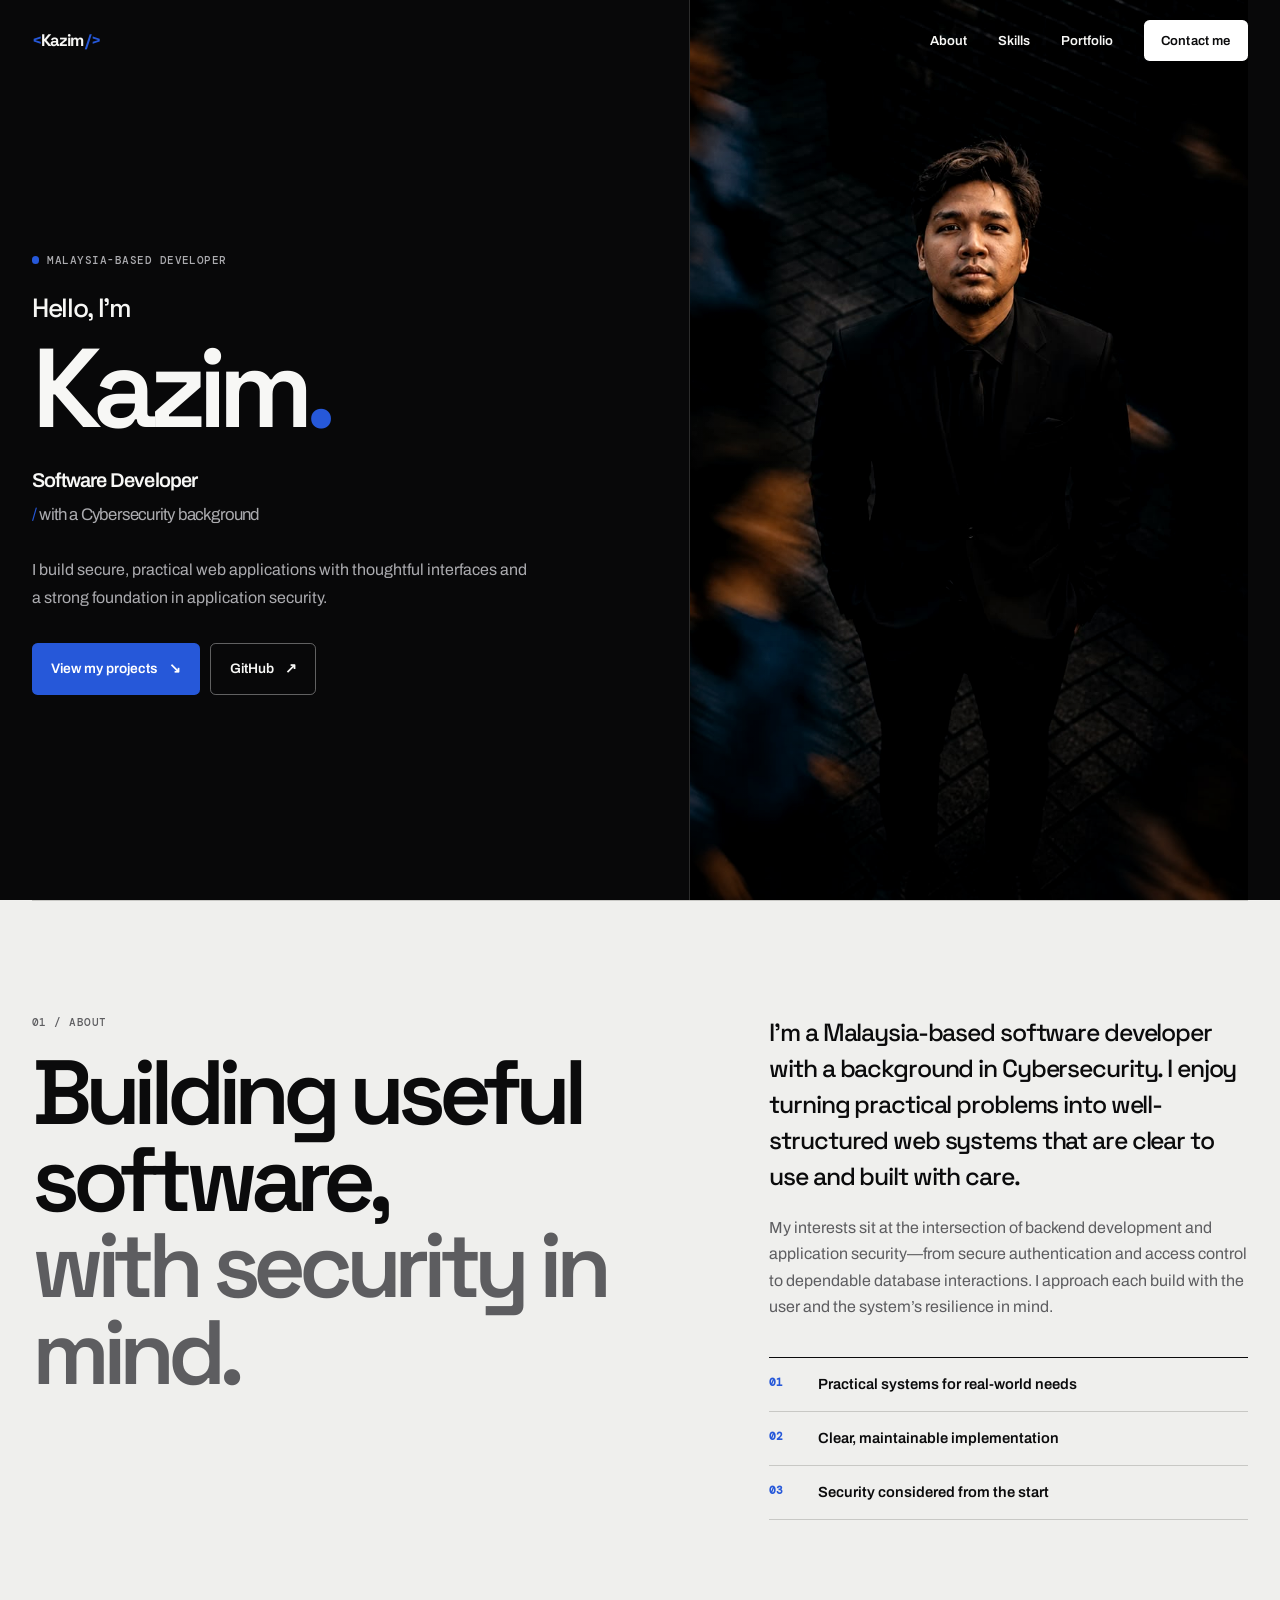
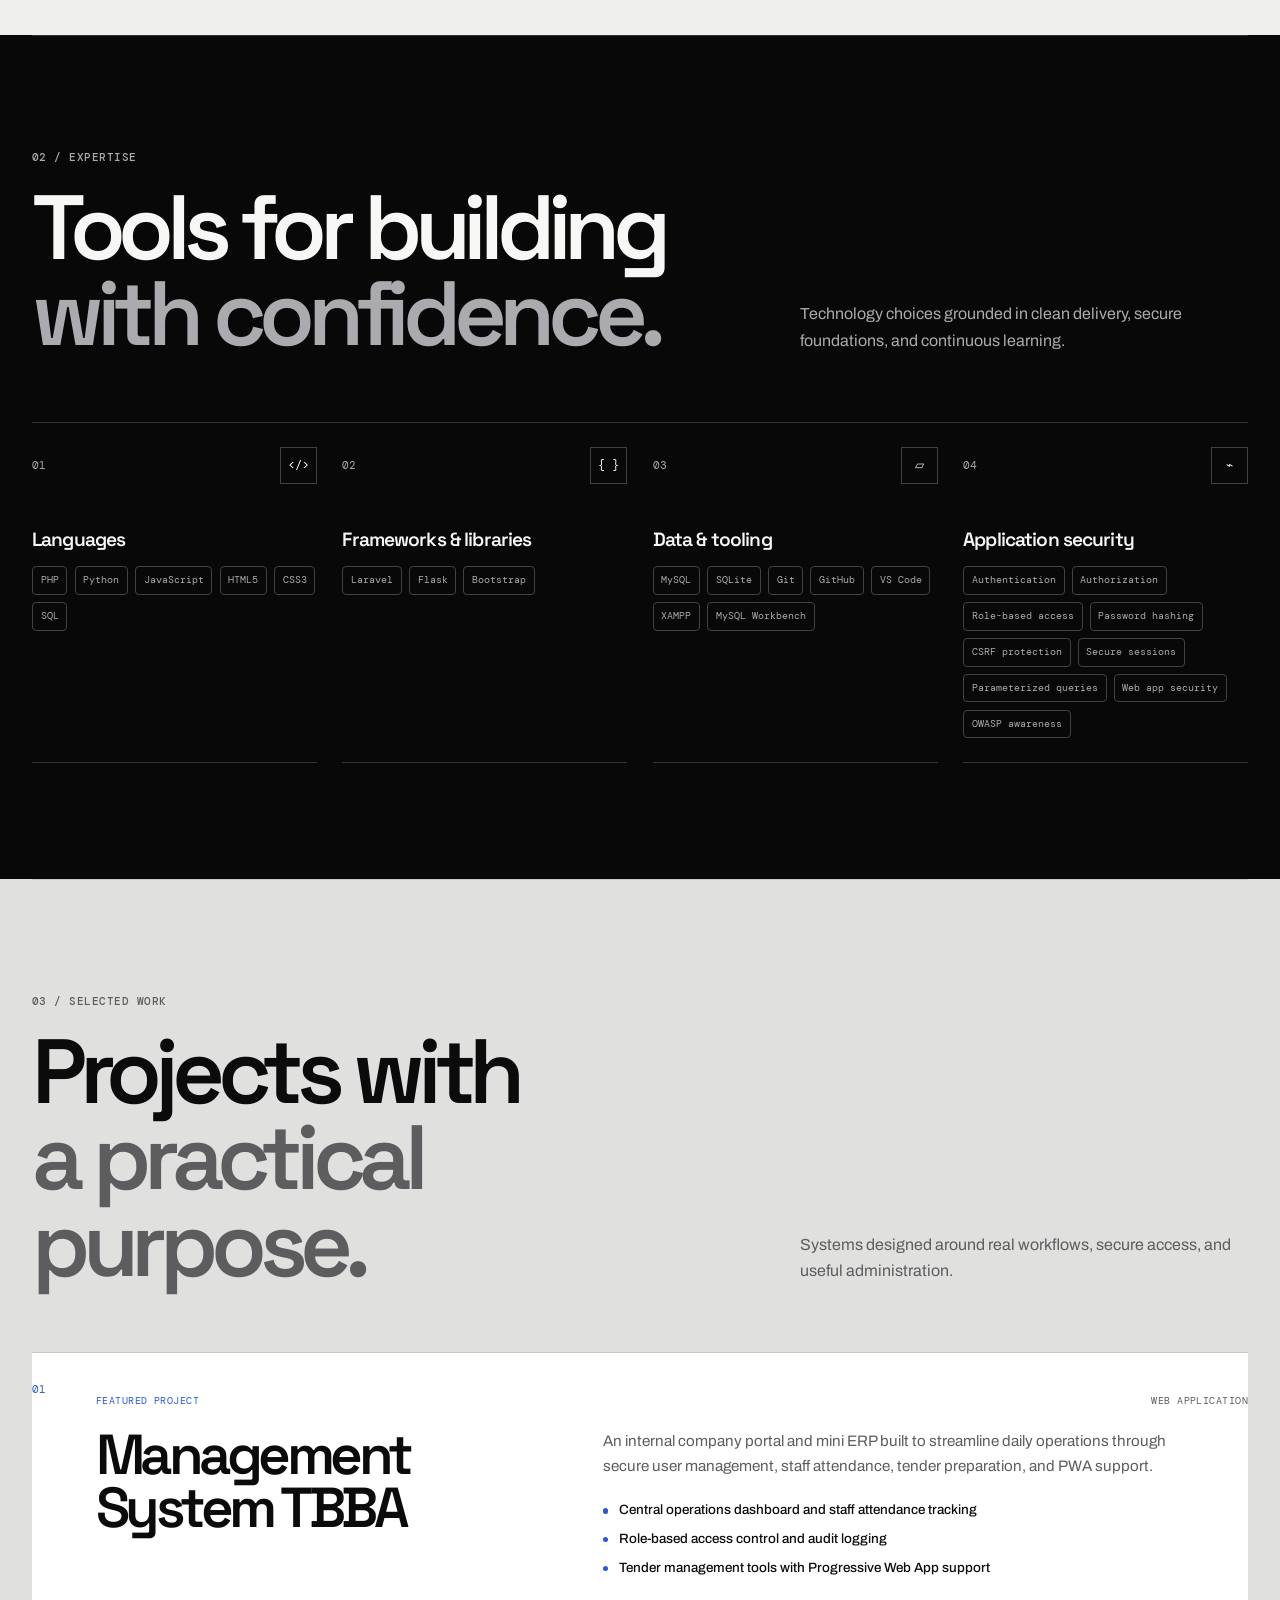
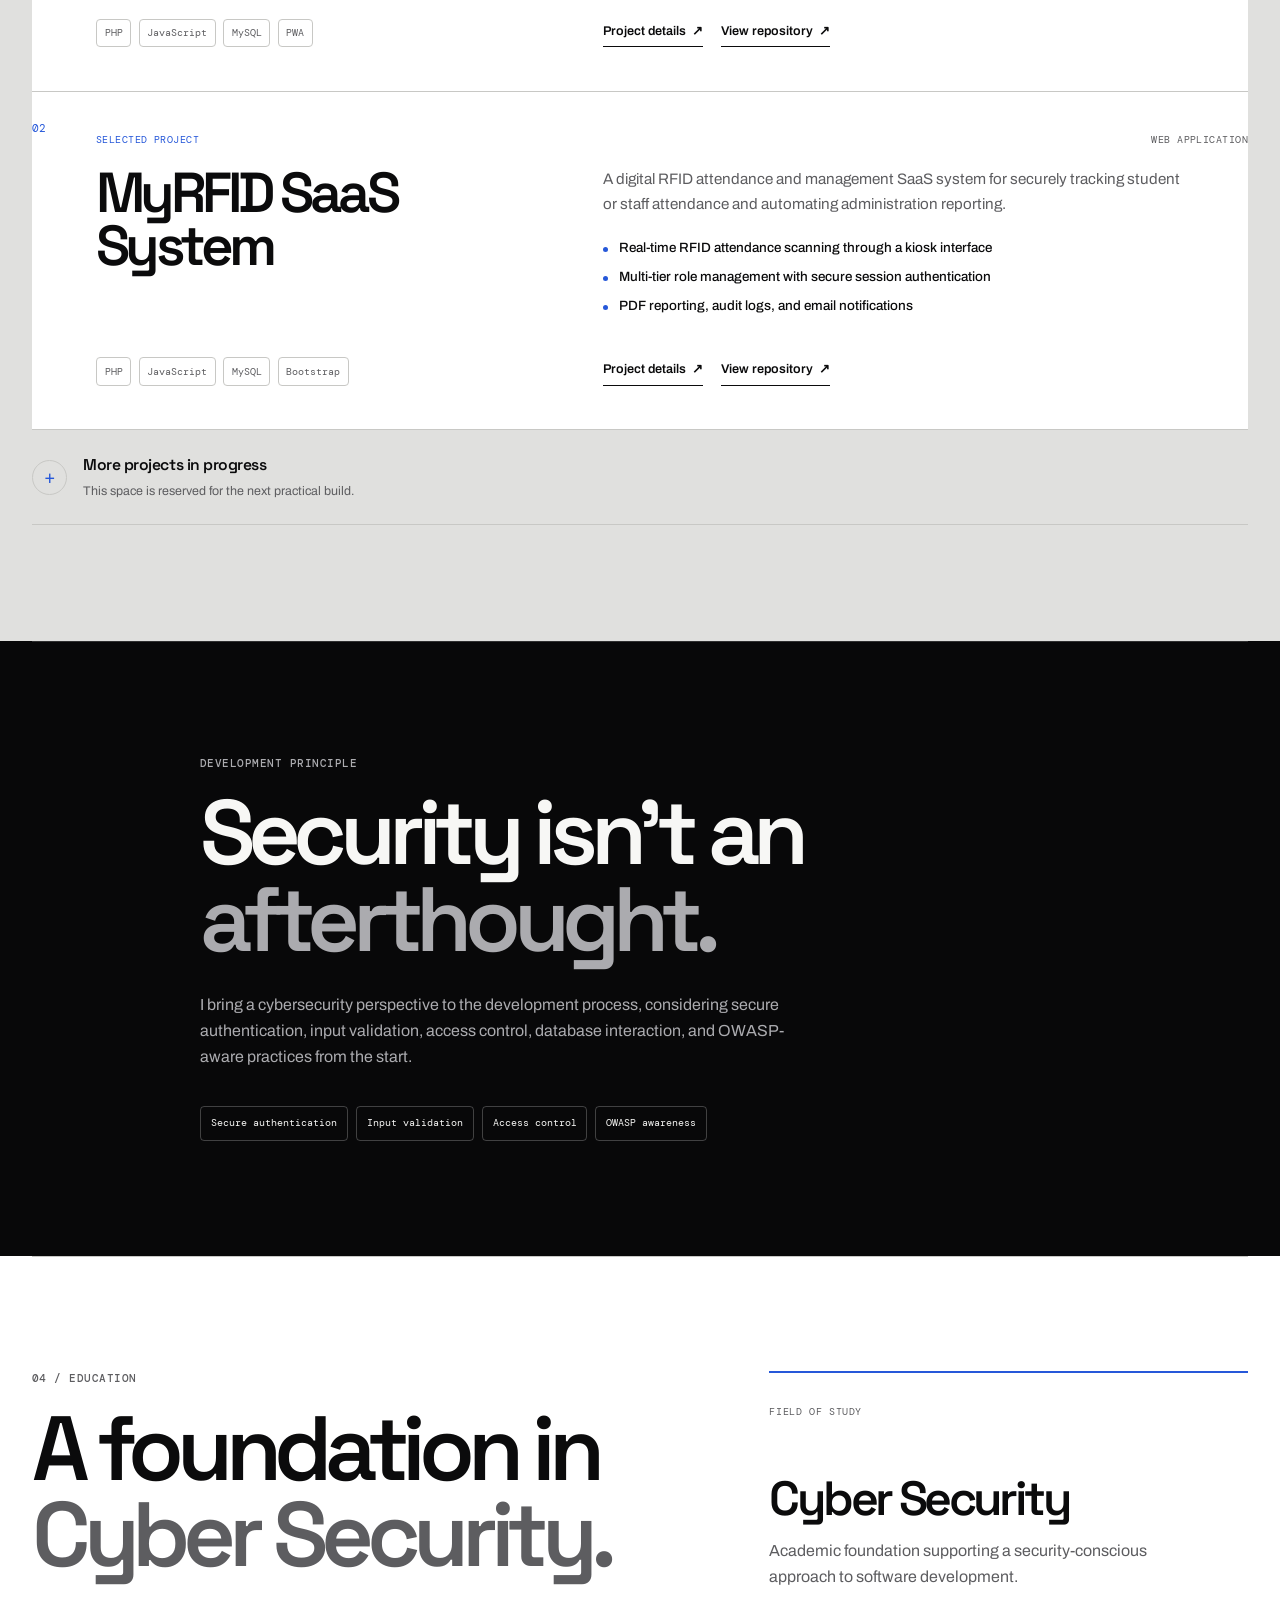
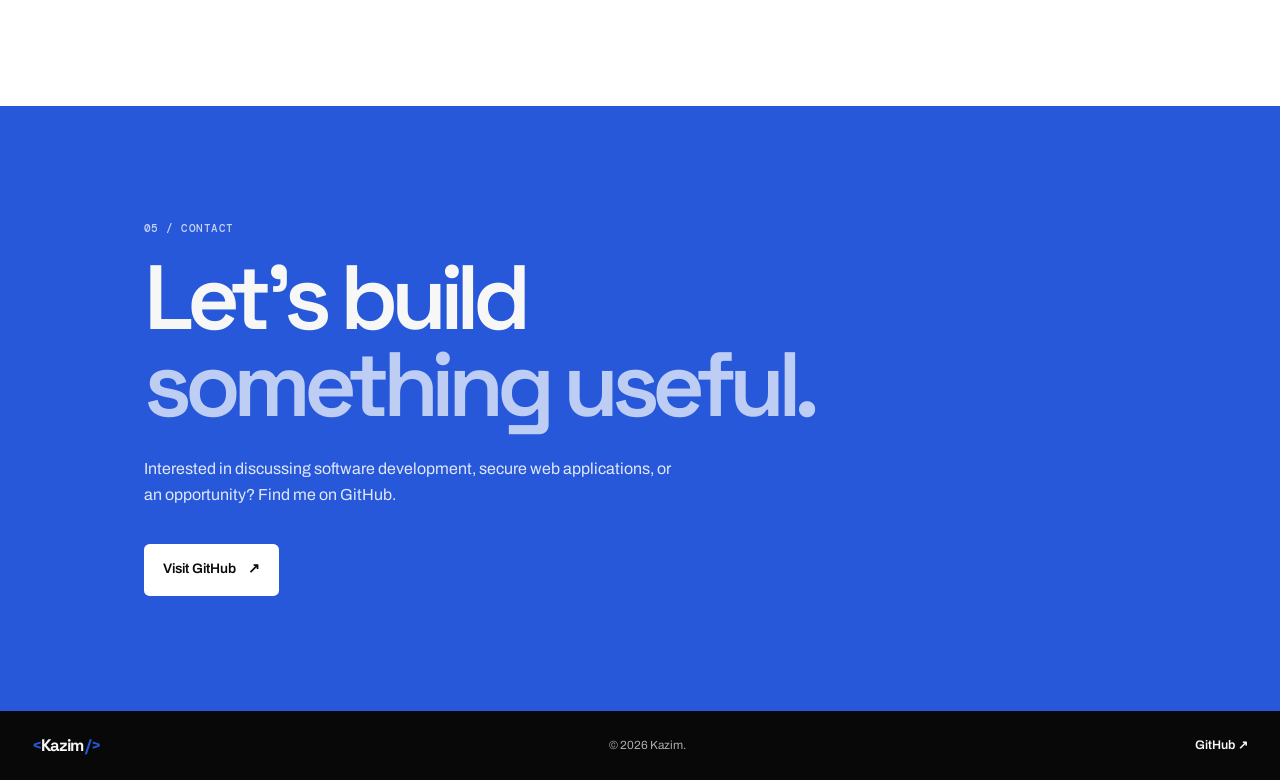
==== index.html @ 6217548b "feat: initial portfolio website" ====
<!doctype html>
<html lang="en">
  <head>
    <meta charset="UTF-8" />
    <meta name="viewport" content="width=device-width, initial-scale=1.0" />
    <meta name="theme-color" content="#0b1018" />
    <meta
      name="description"
      content="Kazim is a Software Developer with a Cybersecurity background based in Malaysia, focused on secure and practical web applications."
    />
    <meta property="og:type" content="website" />
    <meta property="og:title" content="Kazim | Software Developer" />
    <meta
      property="og:description"
      content="Software Developer with a Cybersecurity background based in Malaysia."
    />
    <meta property="og:url" content="https://Mikaa-dev.github.io/" />
    <meta name="twitter:card" content="summary" />
    <meta name="twitter:title" content="Kazim | Software Developer" />
    <meta
      name="twitter:description"
      content="Software Developer with a Cybersecurity background based in Malaysia."
    />
    <link rel="icon" href="assets/icons/favicon.svg" type="image/svg+xml" />
    <link rel="preconnect" href="https://fonts.googleapis.com" />
    <link rel="preconnect" href="https://fonts.gstatic.com" crossorigin />
    <link
      href="https://fonts.googleapis.com/css2?family=Archivo:wght@400;500;600;700&amp;family=DM+Mono:wght@400;500&amp;family=Space+Grotesk:wght@500;600;700&amp;display=swap"
      rel="stylesheet"
    />
    <link rel="stylesheet" href="css/style.css" />
    <script src="js/script.js" defer></script>
    <title>Kazim | Software Developer</title>
  </head>

  <body>
    <a class="skip-link" href="#main-content">Skip to content</a>

    <header class="site-header" id="top">
      <div class="container nav-wrap">
        <a class="wordmark" href="#home" aria-label="Kazim — home">
          <span aria-hidden="true">&lt;</span>Kazim<span aria-hidden="true"> /&gt;</span>
        </a>

        <button
          class="menu-toggle"
          type="button"
          aria-label="Open navigation menu"
          aria-expanded="false"
          aria-controls="primary-navigation"
        >
          <span></span><span></span><span></span>
        </button>

        <nav class="primary-nav" id="primary-navigation" aria-label="Primary navigation">
          <a class="nav-link" href="#about">About</a>
          <a class="nav-link" href="#skills">Skills</a>
          <a class="nav-link" href="#projects">Portfolio</a>
          <a class="nav-link nav-contact" href="#contact">Contact me</a>
        </nav>
      </div>
    </header>

    <main id="main-content">
      <section class="hero section" id="home" aria-labelledby="hero-title">
        <div class="hero-grid container">
          <div class="hero-copy reveal">
            <p class="eyebrow"><span class="status-dot" aria-hidden="true"></span> Malaysia-based developer</p>
            <p class="hero-kicker">Hello, I'm</p>
            <h1 id="hero-title">Kazim<span class="accent">.</span></h1>
            <p class="hero-role">Software Developer <span>with a Cybersecurity background</span></p>
            <p class="hero-intro">
              I build secure, practical web applications with thoughtful interfaces and a strong foundation in application security.
            </p>
            <div class="button-row">
              <a class="button button-primary" href="#projects">View my projects <span aria-hidden="true">↘</span></a>
              <a
                class="button button-secondary"
                href="https://github.com/Mikaa-dev"
                target="_blank"
                rel="noreferrer"
              >GitHub <span class="external-icon" aria-hidden="true">↗</span></a>
            </div>
            <!-- Add a resume link here when assets/resume.pdf is available. -->
          </div>

          <div class="hero-visual reveal">
            <figure class="portrait-card">
              <div class="portrait-frame">
                <img
                  class="portrait-image"
                  src="assets/images/kazim-portrait.jpeg"
                  alt="Portrait of Kazim wearing a dark suit"
                  width="852"
                  height="1280"
                />
                <figcaption class="portrait-caption"><span>Software developer</span><span>Malaysia</span></figcaption>
              </div>
            </figure>
            <div class="code-window hero-code-window" aria-label="A short developer profile shown as code">
              <div class="window-bar" aria-hidden="true">
                <span></span><span></span><span></span>
                <p>developer-profile.js</p>
              </div>
              <pre><code><span class="code-muted">const</span> <span class="code-name">developer</span> = {
  <span class="code-key">name</span>: <span class="code-string">"Kazim"</span>,
  <span class="code-key">focus</span>: [
    <span class="code-string">"web development"</span>,
    <span class="code-string">"application security"</span>
  ],
  <span class="code-key">building</span>: <span class="code-string">"secure, useful systems"</span>
};</code></pre>
              <div class="code-footer"><span aria-hidden="true">✓</span> Thoughtful code. Secure foundations.</div>
            </div>
            <div class="orb orb-one" aria-hidden="true"></div>
            <div class="orb orb-two" aria-hidden="true"></div>
          </div>
        </div>
        <a class="scroll-cue" href="#about" aria-label="Scroll to about section"><span></span> Scroll to explore</a>
      </section>

      <section class="section section-border" id="about" aria-labelledby="about-title">
        <div class="container about-grid">
          <div class="section-heading reveal">
            <p class="eyebrow">01 / About</p>
            <h2 id="about-title">Building useful software,<br /><span class="text-muted">with security in mind.</span></h2>
          </div>
          <div class="about-content reveal">
            <p class="body-large">
              I’m a Malaysia-based software developer with a background in Cybersecurity. I enjoy turning practical problems into well-structured web systems that are clear to use and built with care.
            </p>
            <p>
              My interests sit at the intersection of backend development and application security—from secure authentication and access control to dependable database interactions. I approach each build with the user and the system’s resilience in mind.
            </p>
            <ul class="principle-list" aria-label="Development principles">
              <li><span aria-hidden="true">01</span> Practical systems for real-world needs</li>
              <li><span aria-hidden="true">02</span> Clear, maintainable implementation</li>
              <li><span aria-hidden="true">03</span> Security considered from the start</li>
            </ul>
          </div>
        </div>
      </section>

      <section class="section section-border" id="skills" aria-labelledby="skills-title">
        <div class="container">
          <div class="section-heading section-heading-wide reveal">
            <div>
              <p class="eyebrow">02 / Expertise</p>
              <h2 id="skills-title">Tools for building<br /><span class="text-muted">with confidence.</span></h2>
            </div>
            <p>Technology choices grounded in clean delivery, secure foundations, and continuous learning.</p>
          </div>
          <div class="skill-grid">
            <article class="skill-card reveal">
              <div class="skill-card-top"><span class="skill-number">01</span><span class="skill-icon" aria-hidden="true">&lt;/&gt;</span></div>
              <h3>Languages</h3>
              <ul class="tag-list" aria-label="Programming languages">
                <li>PHP</li><li>Python</li><li>JavaScript</li><li>HTML5</li><li>CSS3</li><li>SQL</li>
              </ul>
            </article>
            <article class="skill-card reveal">
              <div class="skill-card-top"><span class="skill-number">02</span><span class="skill-icon" aria-hidden="true">{ }</span></div>
              <h3>Frameworks &amp; libraries</h3>
              <ul class="tag-list" aria-label="Frameworks and libraries">
                <li>Laravel</li><li>Flask</li><li>Bootstrap</li>
              </ul>
            </article>
            <article class="skill-card reveal">
              <div class="skill-card-top"><span class="skill-number">03</span><span class="skill-icon" aria-hidden="true">▱</span></div>
              <h3>Data &amp; tooling</h3>
              <ul class="tag-list" aria-label="Data and development tools">
                <li>MySQL</li><li>SQLite</li><li>Git</li><li>GitHub</li><li>VS Code</li><li>XAMPP</li><li>MySQL Workbench</li>
              </ul>
            </article>
            <article class="skill-card skill-card-security reveal">
              <div class="skill-card-top"><span class="skill-number">04</span><span class="skill-icon" aria-hidden="true">⌁</span></div>
              <h3>Application security</h3>
              <ul class="tag-list" aria-label="Application security skills">
                <li>Authentication</li><li>Authorization</li><li>Role-based access</li><li>Password hashing</li><li>CSRF protection</li><li>Secure sessions</li><li>Parameterized queries</li><li>Web app security</li><li>OWASP awareness</li>
              </ul>
            </article>
          </div>
        </div>
      </section>

      <section class="section section-border projects-section" id="projects" aria-labelledby="projects-title">
        <div class="container">
          <div class="section-heading section-heading-wide reveal">
            <div>
              <p class="eyebrow">03 / Selected work</p>
              <h2 id="projects-title">Projects with<br /><span class="text-muted">a practical purpose.</span></h2>
            </div>
            <p>Systems designed around real workflows, secure access, and useful administration.</p>
          </div>

          <div class="project-list">
            <article class="project-card project-featured reveal">
              <div class="project-preview" aria-label="Screenshot placeholder for Management System TBBA">
                <!-- Replace this block with an <img> when a project screenshot is ready. See README.md. -->
                <div class="preview-chrome" aria-hidden="true"><span></span><span></span><span></span><small>TBBA portal</small></div>
                <div class="preview-placeholder">
                  <span class="preview-mark" aria-hidden="true">TB</span>
                  <p>Project screenshot</p>
                  <small>Add a real interface capture here</small>
                </div>
              </div>
              <div class="project-content">
                <div class="project-meta"><span>Featured project</span><span>Web application</span></div>
                <h3>Management<br />System TBBA</h3>
                <p>
                  An internal company portal and mini ERP built to streamline daily operations through secure user management, staff attendance, tender preparation, and PWA support.
                </p>
                <ul class="project-features">
                  <li>Central operations dashboard and staff attendance tracking</li>
                  <li>Role-based access control and audit logging</li>
                  <li>Tender management tools with Progressive Web App support</li>
                </ul>
                <div class="project-tags"><span>PHP</span><span>JavaScript</span><span>MySQL</span><span>PWA</span></div>
                <div class="project-actions">
                  <button class="text-button" type="button" data-modal-target="tbba-modal" aria-haspopup="dialog" aria-controls="tbba-modal">Project details <span aria-hidden="true">↗</span></button>
                  <a class="text-button" href="https://github.com/Mikaa-dev/Management-System-TBBA" target="_blank" rel="noreferrer">View repository <span aria-hidden="true">↗</span></a>
                </div>
              </div>
            </article>

            <article class="project-card reveal">
              <div class="project-preview project-preview-alt" aria-label="Screenshot placeholder for MyRFID SaaS System">
                <!-- Replace this block with an <img> when a project screenshot is ready. See README.md. -->
                <div class="preview-chrome" aria-hidden="true"><span></span><span></span><span></span><small>RFID attendance</small></div>
                <div class="preview-placeholder">
                  <span class="preview-mark" aria-hidden="true">RF</span>
                  <p>Project screenshot</p>
                  <small>Add a real interface capture here</small>
                </div>
              </div>
              <div class="project-content">
                <div class="project-meta"><span>Selected project</span><span>Web application</span></div>
                <h3>MyRFID SaaS<br />System</h3>
                <p>
                  A digital RFID attendance and management SaaS system for securely tracking student or staff attendance and automating administration reporting.
                </p>
                <ul class="project-features">
                  <li>Real-time RFID attendance scanning through a kiosk interface</li>
                  <li>Multi-tier role management with secure session authentication</li>
                  <li>PDF reporting, audit logs, and email notifications</li>
                </ul>
                <div class="project-tags"><span>PHP</span><span>JavaScript</span><span>MySQL</span><span>Bootstrap</span></div>
                <div class="project-actions">
                  <button class="text-button" type="button" data-modal-target="myrfid-modal" aria-haspopup="dialog" aria-controls="myrfid-modal">Project details <span aria-hidden="true">↗</span></button>
                  <a class="text-button" href="https://github.com/Mikaa-dev/myrfid-SaaS-system" target="_blank" rel="noreferrer">View repository <span aria-hidden="true">↗</span></a>
                </div>
              </div>
            </article>
          </div>

          <div class="coming-soon reveal">
            <span class="coming-soon-mark" aria-hidden="true">+</span>
            <div><h3>More projects in progress</h3><p>This space is reserved for the next practical build.</p></div>
          </div>
        </div>
      </section>

      <section class="section section-border security-section" aria-labelledby="security-title">
        <div class="container security-panel reveal">
          <p class="eyebrow">Development principle</p>
          <h2 id="security-title">Security isn't an<br /><span class="text-muted">afterthought.</span></h2>
          <p>
            I bring a cybersecurity perspective to the development process, considering secure authentication, input validation, access control, database interaction, and OWASP-aware practices from the start.
          </p>
          <div class="security-notes" aria-label="Security practices">
            <span>Secure authentication</span><span>Input validation</span><span>Access control</span><span>OWASP awareness</span>
          </div>
        </div>
      </section>

      <!--
        Experience is intentionally hidden until verified information is available.
        Add real roles, companies, dates, and responsibilities here before making this section visible.
      -->
      <section class="section section-border is-visually-hidden" id="experience" aria-labelledby="experience-title">
        <div class="container"><h2 id="experience-title">Experience</h2></div>
      </section>

      <section class="section section-border education-section" id="education" aria-labelledby="education-title">
        <div class="container education-grid">
          <div class="section-heading reveal">
            <p class="eyebrow">04 / Education</p>
            <h2 id="education-title">A foundation in<br /><span class="text-muted">Cyber Security.</span></h2>
          </div>
          <article class="education-card reveal">
            <span class="education-label">Field of study</span>
            <h3>Cyber Security</h3>
            <p>Academic foundation supporting a security-conscious approach to software development.</p>
            <!-- Add verified institution, qualification, and graduation date here. -->
          </article>
        </div>
      </section>

      <section class="section contact-section" id="contact" aria-labelledby="contact-title">
        <div class="container contact-wrap reveal">
          <p class="eyebrow">05 / Contact</p>
          <h2 id="contact-title">Let's build<br /><span class="text-muted">something useful.</span></h2>
          <p>
            Interested in discussing software development, secure web applications, or an opportunity? Find me on GitHub.
          </p>
          <a class="button button-primary" href="https://github.com/Mikaa-dev" target="_blank" rel="noreferrer">Visit GitHub <span aria-hidden="true">↗</span></a>
          <!-- LinkedIn and email are intentionally hidden until valid contact details are supplied. -->
        </div>
      </section>
    </main>

    <footer class="site-footer">
      <div class="container footer-wrap">
        <a class="wordmark" href="#home" aria-label="Back to top"><span aria-hidden="true">&lt;</span>Kazim<span aria-hidden="true"> /&gt;</span></a>
        <p>© <span id="current-year"></span> Kazim.</p>
        <a href="https://github.com/Mikaa-dev" target="_blank" rel="noreferrer">GitHub <span aria-hidden="true">↗</span></a>
      </div>
    </footer>

    <dialog class="project-dialog" id="tbba-modal" aria-labelledby="tbba-dialog-title">
      <div class="dialog-header"><span class="eyebrow">Project overview</span><button class="dialog-close" type="button" aria-label="Close project details">×</button></div>
      <h2 id="tbba-dialog-title">Management System TBBA</h2>
      <p>An internal company portal and mini ERP that brings operational workflows into a central, secure system.</p>
      <div class="dialog-grid"><div><h3>Core features</h3><ul><li>Internal portal and operations dashboard</li><li>Staff attendance tracking</li><li>Tender preparation and management tools</li></ul></div><div><h3>Security &amp; platform</h3><ul><li>Secure multi-tier staff roles</li><li>Audit and system health logging</li><li>Progressive Web App support</li></ul></div></div>
      <div class="project-tags"><span>PHP</span><span>JavaScript</span><span>MySQL</span><span>Tailwind CSS</span><span>Bootstrap</span><span>PWA</span></div>
    </dialog>

    <dialog class="project-dialog" id="myrfid-modal" aria-labelledby="myrfid-dialog-title">
      <div class="dialog-header"><span class="eyebrow">Project overview</span><button class="dialog-close" type="button" aria-label="Close project details">×</button></div>
      <h2 id="myrfid-dialog-title">MyRFID SaaS System</h2>
      <p>A digital RFID attendance and management system that reduces manual logging and provides automated reporting for administrators.</p>
      <div class="dialog-grid"><div><h3>Core features</h3><ul><li>RFID attendance scanning through a kiosk interface</li><li>Student and staff attendance management</li><li>Automated PDF attendance reporting</li></ul></div><div><h3>Security &amp; operations</h3><ul><li>Secure session authentication</li><li>Multi-tier role management</li><li>Activity logs and email alerts</li></ul></div></div>
      <div class="project-tags"><span>PHP</span><span>JavaScript</span><span>MySQL</span><span>Bootstrap</span><span>Tailwind CSS</span><span>FPDF</span></div>
    </dialog>
  </body>
</html>
---- css/style.css ----
:root {
  --page: #efefed;
  --surface: #ffffff;
  --surface-soft: #e0e0de;
  --ink: #0b0b0c;
  --ink-muted: #5d5d60;
  --line: #c8c8c5;
  --navy: #080809;
  --navy-soft: #18181a;
  --on-navy: #f7f7f5;
  --on-navy-muted: #ababaf;
  --blue: #2658d9;
  --blue-hover: #1c46b9;
  --font-display: "Space Grotesk", Arial, sans-serif;
  --font-sans: "Archivo", Arial, sans-serif;
  --font-mono: "DM Mono", monospace;
  --container: 1220px;
  --header-height: 5.25rem;
  --ease: cubic-bezier(.2, .65, .25, 1);
}

* { box-sizing: border-box; }
html { scroll-behavior: smooth; scroll-padding-top: calc(var(--header-height) + 1rem); }
body { min-width: 320px; margin: 0; overflow-x: hidden; color: var(--ink); background: var(--page); font-family: var(--font-sans); font-size: 1rem; line-height: 1.65; -webkit-font-smoothing: antialiased; }
body.menu-open { overflow: hidden; }
img { display: block; max-width: 100%; }
a { color: inherit; text-decoration: none; }
button { color: inherit; font: inherit; }
::selection { color: var(--surface); background: var(--blue); }
:focus-visible { outline: 3px solid var(--blue); outline-offset: 4px; }

.container { width: min(calc(100% - 2rem), var(--container)); margin-inline: auto; }
.section { position: relative; padding-block: clamp(4.5rem, 9vw, 8.5rem); }
.section-border::before { position: absolute; top: 0; left: 1rem; width: calc(100% - 2rem); height: 1px; content: ""; background: var(--line); }
.is-visually-hidden { display: none; }

.skip-link { position: fixed; z-index: 100; top: .75rem; left: .75rem; padding: .7rem 1rem; color: var(--surface); background: var(--navy); transform: translateY(-180%); transition: transform .2s var(--ease); }
.skip-link:focus { transform: translateY(0); }

/* Navigation */
.site-header { position: absolute; z-index: 20; top: 0; right: 0; left: 0; padding-top: 1rem; }
.nav-wrap { display: flex; align-items: center; justify-content: space-between; }
.wordmark { position: relative; z-index: 1; color: var(--on-navy); font-family: var(--font-display); font-size: 1.05rem; font-weight: 700; letter-spacing: -.075em; line-height: 1; }
.wordmark span { color: var(--blue); }
.menu-toggle { display: grid; width: 2.75rem; height: 2.75rem; padding: .65rem; place-content: center; gap: .27rem; color: var(--surface); background: var(--navy); border: 0; border-radius: 50%; cursor: pointer; }
.menu-toggle span { display: block; width: 1.25rem; height: 1.5px; background: currentColor; transition: transform .2s var(--ease), opacity .2s var(--ease); }
.menu-toggle[aria-expanded="true"] span:first-child { transform: translateY(5.5px) rotate(45deg); }
.menu-toggle[aria-expanded="true"] span:nth-child(2) { opacity: 0; }
.menu-toggle[aria-expanded="true"] span:last-child { transform: translateY(-5.5px) rotate(-45deg); }
.primary-nav { position: absolute; top: calc(100% + .75rem); right: 1rem; left: 1rem; display: grid; gap: .1rem; padding: .55rem; visibility: hidden; color: var(--on-navy); background: var(--navy); border: 1px solid rgba(255,255,255,.13); border-radius: .75rem; opacity: 0; transform: translateY(-.5rem); transition: opacity .18s var(--ease), transform .18s var(--ease), visibility .18s; }
.primary-nav.is-open { visibility: visible; opacity: 1; transform: translateY(0); }
.nav-link { position: relative; display: flex; align-items: center; min-height: 3rem; padding: 0 .7rem; font-size: .88rem; font-weight: 600; }
.nav-link:not(.nav-contact)::after { position: absolute; right: .7rem; bottom: .56rem; left: .7rem; height: 1px; content: ""; background: currentColor; transform: scaleX(0); transform-origin: right; transition: transform .2s var(--ease); }
.nav-link:hover::after, .nav-link.active::after { transform: scaleX(1); transform-origin: left; }
.nav-contact { justify-content: center; margin-top: .25rem; color: var(--surface); background: var(--blue); border-radius: .45rem; font-size: .78rem; letter-spacing: .01em; transition: background .2s var(--ease); }
.nav-contact:hover { background: var(--blue-hover); }
.site-header.is-scrolled { position: fixed; padding-top: .6rem; pointer-events: none; }
.site-header.is-scrolled .nav-wrap { width: min(calc(100% - 2rem), 900px); padding: .45rem .55rem .45rem .9rem; background: rgba(255,255,255,.94); border: 1px solid var(--line); border-radius: .75rem; box-shadow: 0 10px 30px rgba(15,23,42,.09); backdrop-filter: blur(12px); pointer-events: auto; }
.site-header.is-scrolled .wordmark { color: var(--ink); }

/* Hero */
.hero { min-height: 100svh; padding: 0; color: var(--on-navy); background: var(--navy); }
.hero-grid { position: relative; display: grid; min-height: 100svh; overflow: hidden; background: var(--navy); }
.hero-copy { position: relative; z-index: 2; display: flex; flex-direction: column; justify-content: center; min-height: 38rem; padding: 8rem 1.25rem 4rem; }
.eyebrow { display: flex; align-items: center; gap: .5rem; margin: 0 0 1.25rem; color: var(--ink-muted); font-family: var(--font-mono); font-size: .68rem; font-weight: 500; letter-spacing: .045em; line-height: 1.35; text-transform: uppercase; }
.status-dot { display: inline-block; width: .45rem; height: .45rem; background: var(--blue); border-radius: 50%; }
h1, h2, h3, p { margin-top: 0; }
.hero-kicker { margin: 0 0 .35rem; font-family: var(--font-display); font-size: clamp(1.15rem, 3vw, 1.65rem); font-weight: 500; letter-spacing: -.05em; }
.hero h1, .section-heading h2, .security-panel h2, .contact-wrap h2 { font-family: var(--font-display); font-weight: 600; letter-spacing: -.08em; line-height: .95; }
.hero .eyebrow { color: var(--on-navy-muted); }
.hero-kicker { color: var(--on-navy); }
.hero h1 { margin: 0; color: var(--on-navy); font-size: clamp(4.2rem, 15vw, 7rem); }
.accent { color: var(--blue); }
.hero-role { margin: 1.35rem 0 0; color: var(--on-navy); font-size: clamp(1rem, 2.4vw, 1.25rem); font-weight: 600; letter-spacing: -.04em; }
.hero-role span { display: block; margin-top: .25rem; color: var(--on-navy-muted); font-size: .84em; font-weight: 400; }
.hero-role span::before { content: "/ "; color: var(--blue); }
.hero-intro { max-width: 31rem; margin: 1.7rem 0 0; color: var(--on-navy-muted); font-size: 1rem; line-height: 1.72; }
.button-row { display: flex; flex-direction: column; gap: .65rem; margin-top: 2rem; }
.button { display: inline-flex; align-items: center; justify-content: center; gap: .7rem; min-height: 3.25rem; padding: 0 1.15rem; border: 1px solid transparent; border-radius: .35rem; font-size: .86rem; font-weight: 600; transition: color .2s var(--ease), background .2s var(--ease), border-color .2s var(--ease); }
.button span { transition: transform .2s var(--ease); }
.button:hover span { transform: translate(2px, -2px); }
.button-primary { color: var(--surface); background: var(--blue); }
.button-primary:hover { background: var(--blue-hover); }
.hero .button-secondary { color: var(--on-navy); border-color: rgba(255,255,255,.36); background: transparent; }
.hero .button-secondary:hover { border-color: var(--on-navy); background: rgba(255,255,255,.08); }
.hero-visual { position: relative; min-height: 26rem; overflow: hidden; background: #030304; }
.portrait-card, .portrait-frame { width: 100%; height: 100%; margin: 0; }
.portrait-frame::after { position: absolute; z-index: 1; inset: 0; content: ""; background: linear-gradient(0deg, rgba(0,0,0,.42), transparent 34%), linear-gradient(90deg, rgba(0,0,0,.3), transparent 34%); }
.portrait-image { width: 100%; height: 100%; object-fit: cover; object-position: 50% 27%; filter: brightness(1.1) saturate(.88) contrast(1.06); }
.portrait-caption, .hero-code-window, .orb, .scroll-cue { display: none; }

/* Section heading and about */
.section-heading h2, .security-panel h2, .contact-wrap h2 { margin: 0; font-size: clamp(2.65rem, 10vw, 5.7rem); }
.text-muted { color: var(--ink-muted); }
.section-heading-wide { margin-bottom: 3rem; }
.section-heading-wide > p { max-width: 28rem; margin: 1.35rem 0 0; color: var(--ink-muted); }
.about-grid, .education-grid { display: grid; gap: 2.5rem; }
.about-content { max-width: 38rem; }
.about-content p { margin-bottom: 1.25rem; color: var(--ink-muted); }
.about-content .body-large { color: var(--ink); font-family: var(--font-display); font-size: clamp(1.2rem, 3vw, 1.55rem); font-weight: 500; letter-spacing: -.045em; line-height: 1.45; }
.principle-list { margin: 2.25rem 0 0; padding: 0; border-top: 1px solid var(--ink); list-style: none; }
.principle-list li { display: grid; grid-template-columns: 2.3rem 1fr; gap: .75rem; padding: .9rem 0; border-bottom: 1px solid var(--line); font-size: .92rem; font-weight: 600; }
.principle-list span { padding-top: .15rem; color: var(--blue); font-family: var(--font-mono); font-size: .66rem; }

/* Skills: one simple taxonomy, not card tiles */
#skills { color: var(--on-navy); background: var(--navy); }
#skills.section-border::before { background: #333335; }
#skills .eyebrow, #skills .text-muted, #skills .section-heading-wide > p { color: var(--on-navy-muted); }
.skill-grid { display: grid; border-top: 1px solid #333335; }
.skill-card { min-height: 14rem; padding: 1.5rem 0; border-bottom: 1px solid #333335; }
.skill-card-top { display: flex; align-items: center; justify-content: space-between; }
.skill-number { color: var(--on-navy-muted); font-family: var(--font-mono); font-size: .67rem; }
.skill-icon { display: grid; width: 2.3rem; height: 2.3rem; place-items: center; color: var(--on-navy); border: 1px solid #414144; font-family: var(--font-mono); font-size: .78rem; }
.skill-card h3 { margin: 2.8rem 0 1rem; font-family: var(--font-display); font-size: 1.2rem; font-weight: 600; letter-spacing: -.045em; line-height: 1.1; }
.tag-list, .project-tags { display: flex; flex-wrap: wrap; gap: .45rem; margin: 0; padding: 0; list-style: none; }
.tag-list li, .project-tags span { display: inline-flex; align-items: center; min-height: 1.8rem; padding: .22rem .48rem; color: var(--ink-muted); border: 1px solid var(--line); border-radius: .25rem; font-family: var(--font-mono); font-size: .62rem; line-height: 1.15; }
#skills .tag-list li { color: var(--on-navy-muted); border-color: #414144; }

/* Projects: concise case-study rows */
.projects-section { background: var(--surface-soft); }
.project-list { display: grid; }
.project-card { position: relative; background: var(--surface); border-top: 1px solid var(--line); }
.project-card:last-child { border-bottom: 1px solid var(--line); }
.project-card::before { position: absolute; top: 1.75rem; left: 0; color: var(--blue); font-family: var(--font-mono); font-size: .68rem; content: "01"; }
.project-card:nth-child(2)::before { content: "02"; }
.project-preview { display: none; }
.project-content { display: grid; gap: 1.2rem; padding: 1.65rem 0 2rem 2.6rem; }
.project-meta { display: flex; justify-content: space-between; gap: 1rem; color: var(--ink-muted); font-family: var(--font-mono); font-size: .62rem; letter-spacing: .045em; text-transform: uppercase; }
.project-meta span:first-child { color: var(--blue); }
.project-content h3 { margin: .6rem 0 0; font-family: var(--font-display); font-size: clamp(2rem, 8vw, 3.3rem); font-weight: 600; letter-spacing: -.08em; line-height: .94; }
.project-content > p { max-width: 37rem; margin: 0; color: var(--ink-muted); font-size: .95rem; }
.project-features { display: grid; gap: .55rem; margin: .1rem 0 0; padding: 0; list-style: none; }
.project-features li { position: relative; max-width: 38rem; padding-left: 1rem; font-size: .84rem; font-weight: 500; line-height: 1.5; }
.project-features li::before { position: absolute; top: .53rem; left: 0; width: .32rem; height: .32rem; content: ""; background: var(--blue); border-radius: 50%; }
.project-actions { display: flex; flex-wrap: wrap; gap: 1.1rem; margin-top: .3rem; }
.text-button { display: inline-flex; align-items: center; gap: .4rem; padding: 0 0 .28rem; background: transparent; border: 0; border-bottom: 1px solid var(--ink); cursor: pointer; font-size: .79rem; font-weight: 600; transition: color .2s var(--ease), border-color .2s var(--ease); }
.text-button:hover { color: var(--blue); border-color: var(--blue); }
.text-button span { transition: transform .2s var(--ease); }
.text-button:hover span { transform: translate(2px,-2px); }
.coming-soon { display: flex; align-items: center; gap: 1rem; padding: 1.45rem 0; color: var(--ink-muted); border-bottom: 1px solid var(--line); }
.coming-soon-mark { display: grid; flex: 0 0 auto; width: 2.2rem; height: 2.2rem; place-items: center; color: var(--blue); border: 1px solid var(--line); border-radius: 50%; font-size: 1.15rem; }
.coming-soon h3 { margin: 0 0 .1rem; color: var(--ink); font-family: var(--font-display); font-size: .98rem; font-weight: 600; letter-spacing: -.03em; }
.coming-soon p { margin: 0; font-size: .78rem; }

/* Security, education, contact */
.security-section { color: var(--on-navy); background: var(--navy); }
.security-section.section-border::before { background: rgba(255,255,255,.16); }
.security-panel { max-width: 55rem; }
.security-panel .eyebrow { color: var(--on-navy-muted); }
.security-panel .text-muted { color: var(--on-navy-muted); }
.security-panel > p:not(.eyebrow) { max-width: 39rem; margin: 1.75rem 0 0; color: var(--on-navy-muted); }
.security-notes { display: flex; flex-wrap: wrap; gap: .5rem; margin-top: 2.2rem; }
.security-notes span { padding: .52rem .62rem; color: var(--on-navy); border: 1px solid rgba(255,255,255,.23); border-radius: .25rem; font-family: var(--font-mono); font-size: .61rem; }
.education-section { background: var(--surface); }
.education-card { padding: 1.5rem 0 0; border-top: 2px solid var(--blue); }
.education-label { color: var(--ink-muted); font-family: var(--font-mono); font-size: .65rem; letter-spacing: .06em; text-transform: uppercase; }
.education-card h3 { margin: 3.25rem 0 1rem; font-family: var(--font-display); font-size: clamp(2rem, 7vw, 3rem); font-weight: 600; letter-spacing: -.075em; line-height: .96; }
.education-card p { max-width: 27rem; margin: 0; color: var(--ink-muted); }
.contact-section { color: var(--on-navy); background: var(--blue); }
.contact-wrap { max-width: 62rem; }
.contact-wrap .eyebrow { color: rgba(255,255,255,.75); }
.contact-wrap .text-muted { color: rgba(255,255,255,.7); }
.contact-wrap > p:not(.eyebrow) { max-width: 34rem; margin: 1.7rem 0 2.2rem; color: rgba(255,255,255,.86); }
.contact-wrap .button-primary { color: var(--ink); background: var(--surface); }
.contact-wrap .button-primary:hover { color: var(--surface); background: var(--navy); }
.site-footer { padding-block: 1.5rem; color: var(--on-navy-muted); background: var(--navy); }
.footer-wrap { display: flex; flex-direction: column; align-items: flex-start; gap: .8rem; }
.site-footer .wordmark { color: var(--on-navy); }
.site-footer p { margin: 0; font-size: .74rem; }
.footer-wrap > a:last-child { color: var(--on-navy); font-size: .78rem; font-weight: 600; }

/* Modal */
.project-dialog { width: min(calc(100% - 2rem), 44rem); max-height: calc(100svh - 2rem); padding: clamp(1.5rem, 5vw, 3rem); overflow: auto; color: var(--on-navy); background: var(--navy); border: 1px solid rgba(255,255,255,.18); border-radius: .75rem; box-shadow: 0 24px 64px rgba(15,23,42,.42); }
.project-dialog::backdrop { background: rgba(15,23,42,.7); backdrop-filter: blur(4px); }
.dialog-header { display: flex; align-items: center; justify-content: space-between; gap: 1rem; padding-bottom: 1rem; border-bottom: 1px solid rgba(255,255,255,.2); }
.dialog-header .eyebrow { margin: 0; color: var(--on-navy-muted); }
.dialog-close { display: grid; width: 2.75rem; height: 2.75rem; place-items: center; color: var(--on-navy); background: transparent; border: 1px solid rgba(255,255,255,.26); border-radius: 50%; cursor: pointer; font-size: 1.5rem; line-height: 1; transition: background .2s var(--ease), border-color .2s var(--ease); }
.dialog-close:hover { background: var(--blue); border-color: var(--blue); }
.project-dialog h2 { margin: 2.2rem 0 1rem; font-family: var(--font-display); font-size: clamp(2rem, 8vw, 3.5rem); font-weight: 600; letter-spacing: -.08em; line-height: .95; }
.project-dialog > p { color: var(--on-navy-muted); }
.dialog-grid { display: grid; gap: 1.5rem; margin: 2rem 0; padding-top: 1.4rem; border-top: 1px solid rgba(255,255,255,.2); }
.dialog-grid h3 { margin-bottom: .75rem; font-family: var(--font-display); font-size: 1rem; font-weight: 500; }
.dialog-grid ul { display: grid; gap: .55rem; margin: 0; padding: 0; color: var(--on-navy-muted); list-style: none; }
.dialog-grid li { position: relative; padding-left: 1rem; font-size: .8rem; line-height: 1.45; }
.dialog-grid li::before { position: absolute; top: .5rem; left: 0; width: .32rem; height: .32rem; content: ""; background: #7dd3fc; border-radius: 50%; }
.project-dialog .project-tags span { color: var(--on-navy-muted); border-color: rgba(255,255,255,.2); }

/* Motion */
.reveal { opacity: 0; transform: translateY(10px); transition: opacity .3s var(--ease), transform .3s var(--ease); }
.reveal.is-visible { opacity: 1; transform: translateY(0); }
@media (prefers-reduced-motion: reduce) { html { scroll-behavior: auto; } *, *::before, *::after { transition-duration: .01ms !important; animation-duration: .01ms !important; animation-iteration-count: 1 !important; } .reveal { opacity: 1; transform: none; } }

@media (min-width: 620px) {
  .container { width: min(calc(100% - 3rem), var(--container)); }
  .section-border::before { left: 1.5rem; width: calc(100% - 3rem); }
  .button-row { flex-direction: row; }
  .hero-copy { padding-right: 2.5rem; padding-left: 2.5rem; }
  .dialog-grid { grid-template-columns: 1fr 1fr; gap: 2rem; }
  .footer-wrap { flex-direction: row; align-items: center; justify-content: space-between; }
}

@media (min-width: 820px) {
  .container { width: min(calc(100% - 4rem), var(--container)); }
  .section-border::before { left: 2rem; width: calc(100% - 4rem); }
  .site-header { padding-top: 1.25rem; }
  .menu-toggle { display: none; }
  .primary-nav { position: static; display: flex; align-items: center; gap: clamp(1.25rem, 2.4vw, 2.6rem); padding: 0; visibility: visible; color: var(--on-navy); background: transparent; border: 0; opacity: 1; transform: none; }
  .nav-link { min-height: 2.45rem; padding: 0; font-size: .82rem; }
  .nav-link:not(.nav-contact)::after { right: 0; bottom: .15rem; left: 0; }
  .nav-contact { min-height: 2.55rem; margin: 0; padding: 0 1.1rem; color: var(--ink); background: var(--surface); border-radius: .35rem; }
  .nav-contact:hover { color: var(--surface); background: var(--blue); }
  .site-header.is-scrolled .primary-nav { color: var(--ink); }
  .site-header.is-scrolled .nav-contact { color: var(--surface); background: var(--blue); }
  .hero-grid { grid-template-columns: minmax(0, 1.08fr) minmax(24rem, .92fr); min-height: 100svh; }
  .hero-copy { min-height: 0; padding: 7.5rem clamp(2.5rem, 7vw, 7rem) 4.5rem 0; }
  .hero-visual { z-index: 0; min-height: 100%; margin: 0; border-left: 1px solid rgba(255,255,255,.16); }
  .portrait-image { object-position: 50% 30%; transform: none; }
  .section-heading-wide { display: flex; align-items: flex-end; justify-content: space-between; gap: 3rem; margin-bottom: 4rem; }
  .section-heading-wide > p { margin: 0 0 .25rem; }
  .about-grid, .education-grid { grid-template-columns: minmax(0, 1fr) minmax(20rem, .82fr); gap: clamp(4rem, 12vw, 10rem); }
  .skill-grid { grid-template-columns: 1fr 1fr; column-gap: 3rem; }
  .skill-card { min-height: 16rem; }
  .project-content { grid-template-columns: minmax(16rem, .8fr) minmax(21rem, 1.2fr); column-gap: clamp(2rem, 6vw, 6rem); padding: 2.5rem 0 2.7rem 4rem; }
  .project-meta { grid-column: 1 / -1; }
  .project-content h3 { grid-column: 1; grid-row: 2 / span 3; margin: 0; font-size: clamp(2.35rem, 4.4vw, 4rem); }
  .project-content > p, .project-features { grid-column: 2; }
  .project-tags { grid-column: 1; align-self: end; }
  .project-actions { grid-column: 2; }
}

@media (min-width: 1100px) {
  .section-border::before { left: max(2rem, calc((100% - var(--container)) / 2)); width: min(calc(100% - 4rem), var(--container)); }
  .hero-copy { padding-right: clamp(3rem, 8vw, 8rem); padding-left: 0; }
  .skill-grid { grid-template-columns: repeat(4, 1fr); column-gap: 1.6rem; }
  .skill-card { min-height: 18.5rem; }
}
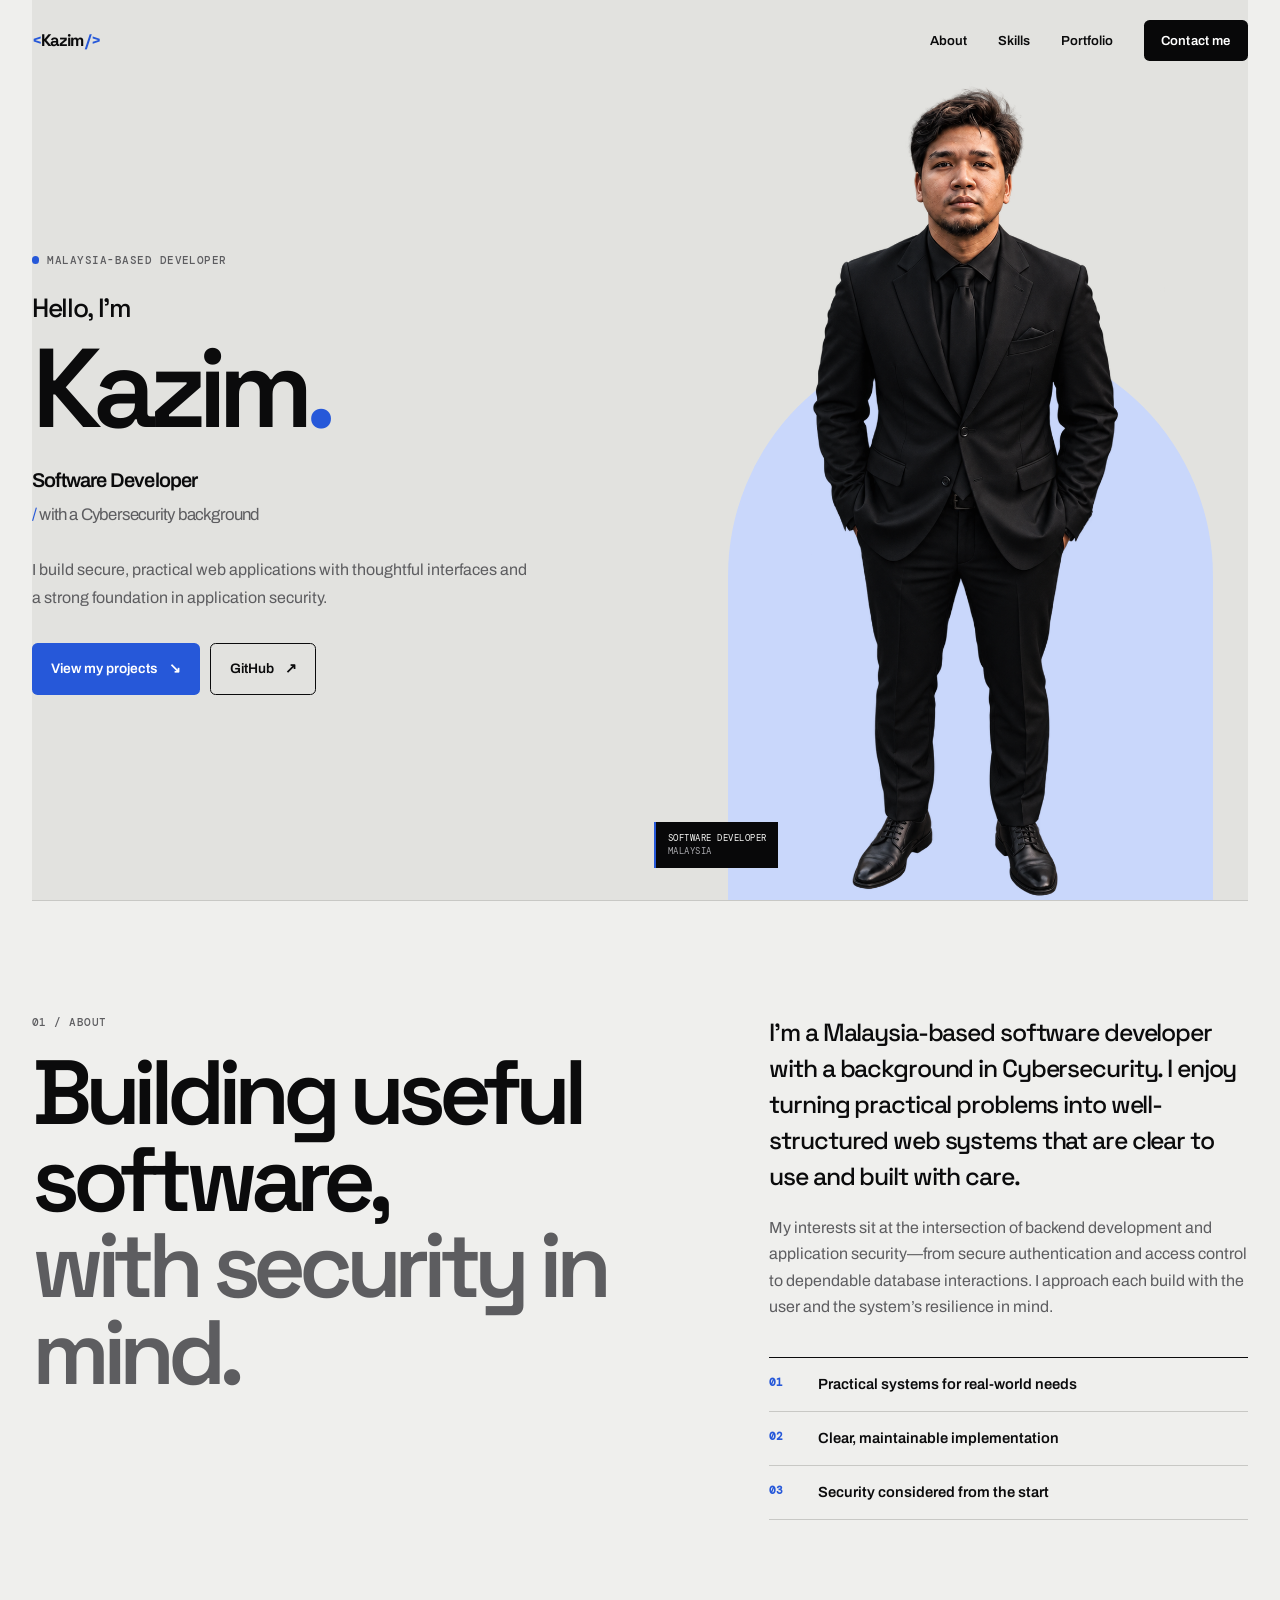
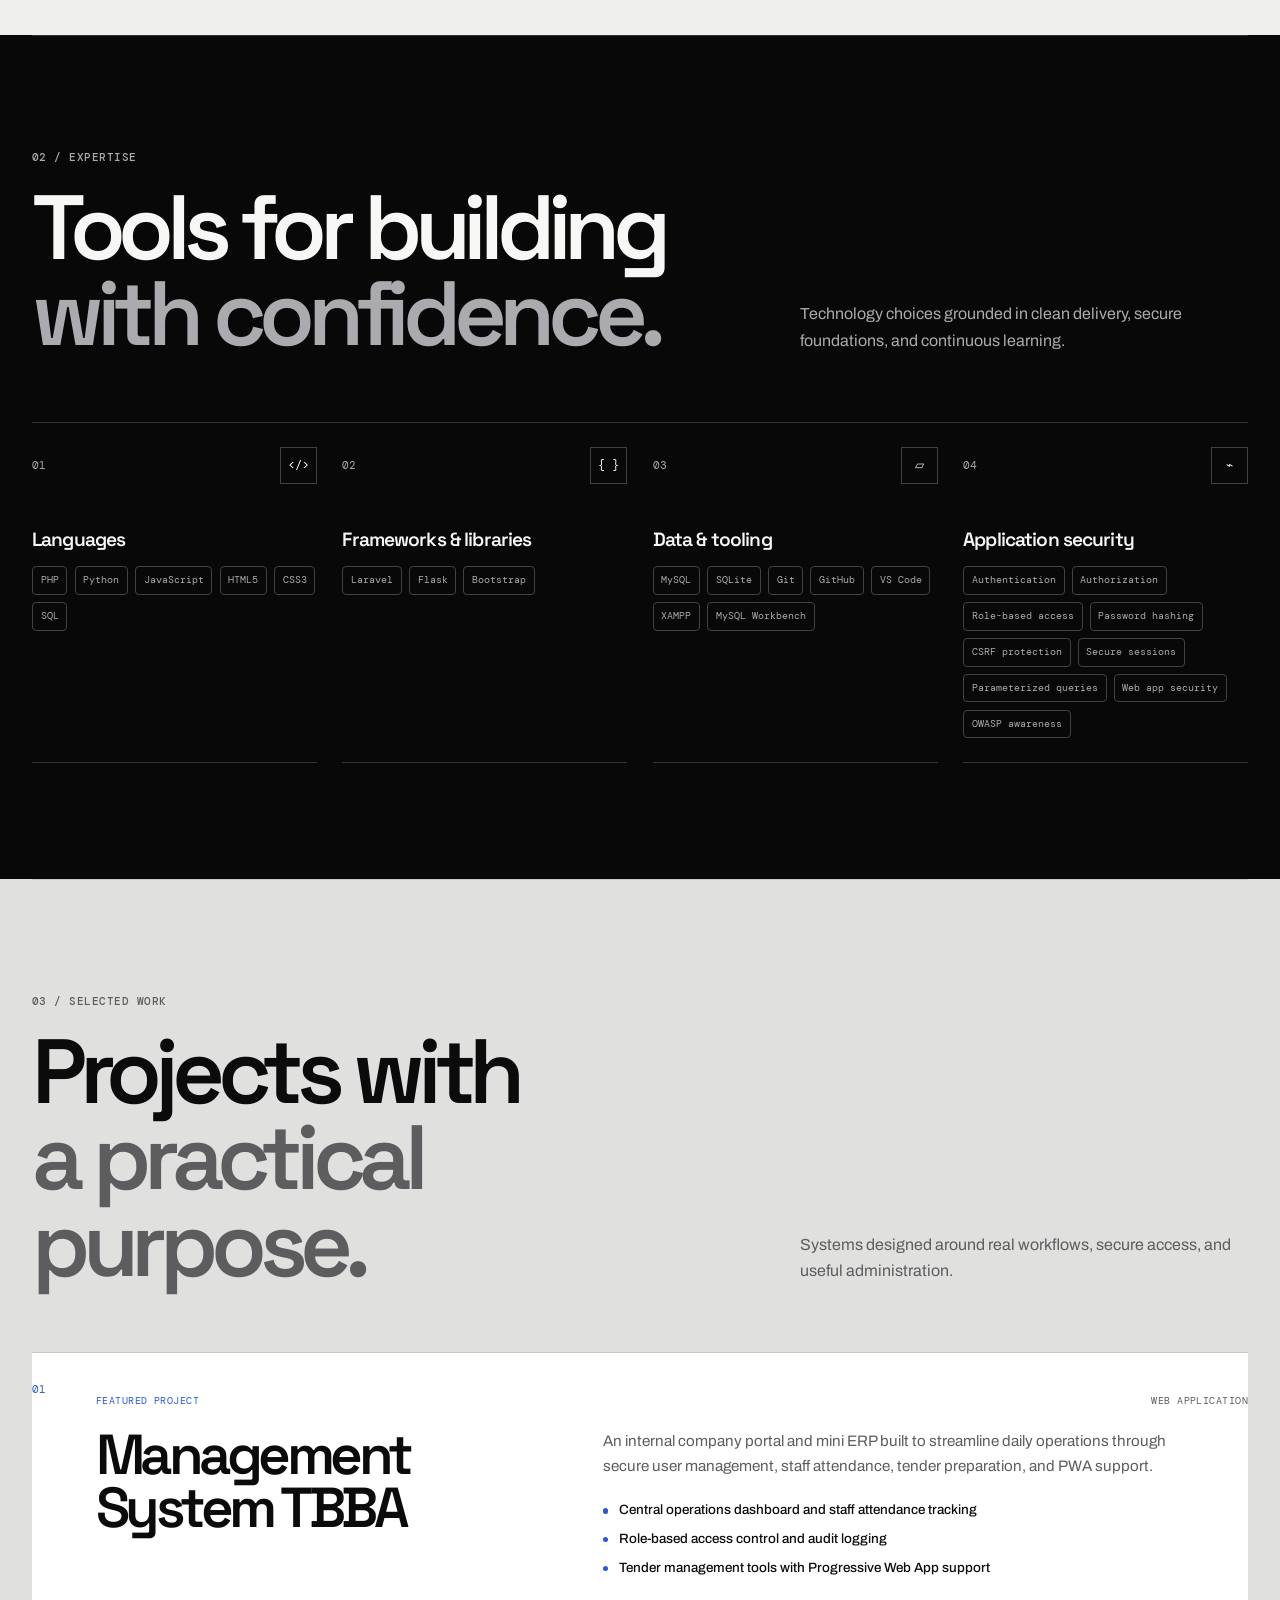
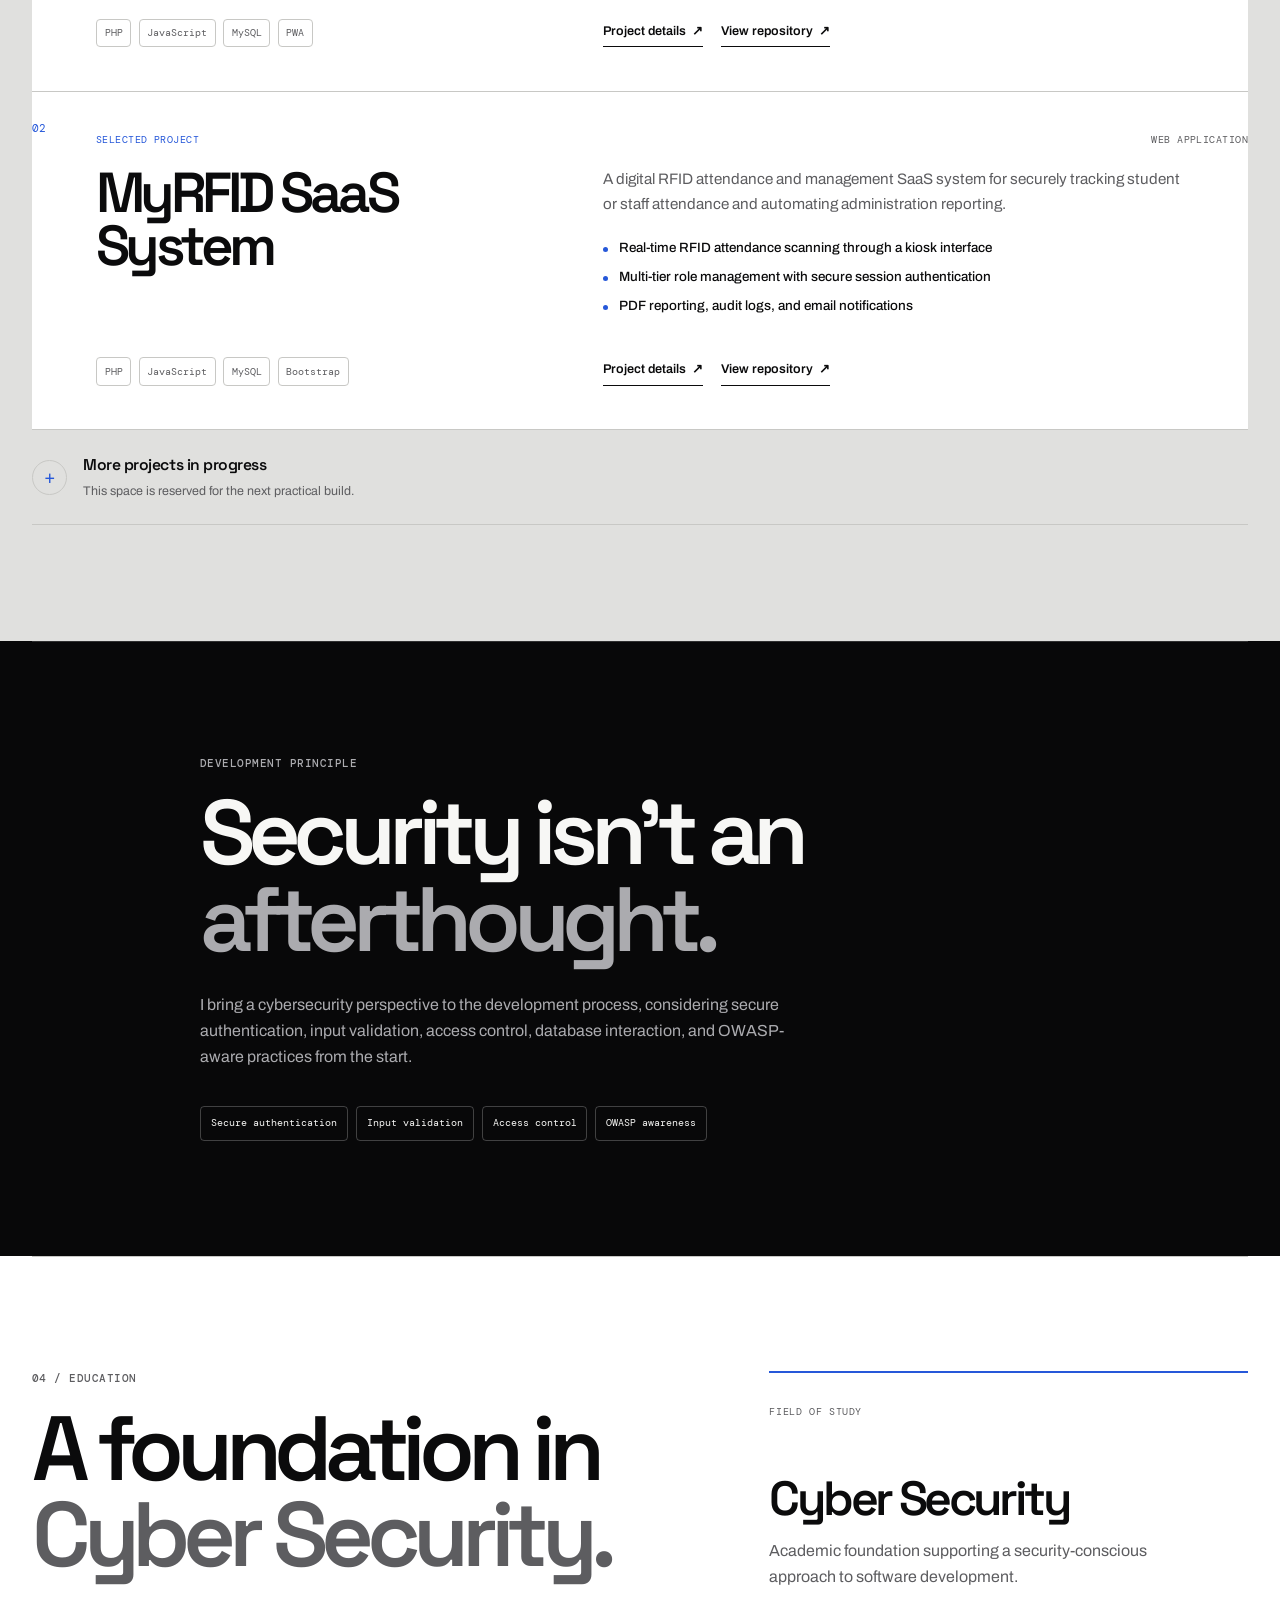
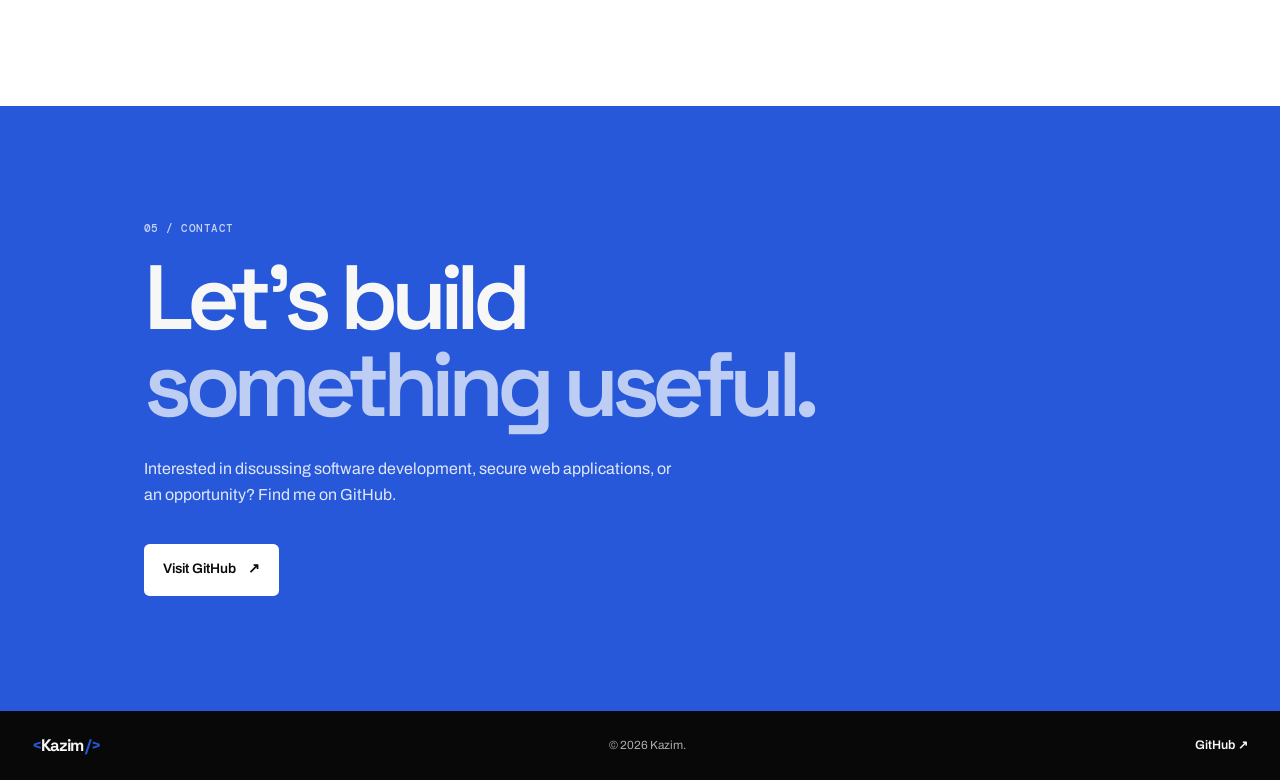
==== commit 554c254d: "feat: update portfolio" ====
--- a/index.html
+++ b/index.html
@@ -89,10 +89,10 @@
               <div class="portrait-frame">
                 <img
                   class="portrait-image"
-                  src="assets/images/kazim-portrait.jpeg"
+                  src="assets/images/kazim-portrait-cutout.png"
                   alt="Portrait of Kazim wearing a dark suit"
-                  width="852"
-                  height="1280"
+                  width="1023"
+                  height="1537"
                 />
                 <figcaption class="portrait-caption"><span>Software developer</span><span>Malaysia</span></figcaption>
               </div>
--- a/css/style.css
+++ b/css/style.css
@@ -40,7 +40,7 @@
 /* Navigation */
 .site-header { position: absolute; z-index: 20; top: 0; right: 0; left: 0; padding-top: 1rem; }
 .nav-wrap { display: flex; align-items: center; justify-content: space-between; }
-.wordmark { position: relative; z-index: 1; color: var(--on-navy); font-family: var(--font-display); font-size: 1.05rem; font-weight: 700; letter-spacing: -.075em; line-height: 1; }
+.wordmark { position: relative; z-index: 1; color: var(--ink); font-family: var(--font-display); font-size: 1.05rem; font-weight: 700; letter-spacing: -.075em; line-height: 1; }
 .wordmark span { color: var(--blue); }
 .menu-toggle { display: grid; width: 2.75rem; height: 2.75rem; padding: .65rem; place-content: center; gap: .27rem; color: var(--surface); background: var(--navy); border: 0; border-radius: 50%; cursor: pointer; }
 .menu-toggle span { display: block; width: 1.25rem; height: 1.5px; background: currentColor; transition: transform .2s var(--ease), opacity .2s var(--ease); }
@@ -59,35 +59,39 @@
 .site-header.is-scrolled .wordmark { color: var(--ink); }
 
 /* Hero */
-.hero { min-height: 100svh; padding: 0; color: var(--on-navy); background: var(--navy); }
-.hero-grid { position: relative; display: grid; min-height: 100svh; overflow: hidden; background: var(--navy); }
+.hero { min-height: 100svh; padding: 0; color: var(--ink); background: var(--page); }
+.hero-grid { position: relative; display: grid; min-height: 100svh; overflow: hidden; background: #e2e2df; }
 .hero-copy { position: relative; z-index: 2; display: flex; flex-direction: column; justify-content: center; min-height: 38rem; padding: 8rem 1.25rem 4rem; }
 .eyebrow { display: flex; align-items: center; gap: .5rem; margin: 0 0 1.25rem; color: var(--ink-muted); font-family: var(--font-mono); font-size: .68rem; font-weight: 500; letter-spacing: .045em; line-height: 1.35; text-transform: uppercase; }
 .status-dot { display: inline-block; width: .45rem; height: .45rem; background: var(--blue); border-radius: 50%; }
 h1, h2, h3, p { margin-top: 0; }
 .hero-kicker { margin: 0 0 .35rem; font-family: var(--font-display); font-size: clamp(1.15rem, 3vw, 1.65rem); font-weight: 500; letter-spacing: -.05em; }
 .hero h1, .section-heading h2, .security-panel h2, .contact-wrap h2 { font-family: var(--font-display); font-weight: 600; letter-spacing: -.08em; line-height: .95; }
-.hero .eyebrow { color: var(--on-navy-muted); }
-.hero-kicker { color: var(--on-navy); }
-.hero h1 { margin: 0; color: var(--on-navy); font-size: clamp(4.2rem, 15vw, 7rem); }
+.hero .eyebrow { color: var(--ink-muted); }
+.hero-kicker { color: var(--ink); }
+.hero h1 { margin: 0; color: var(--ink); font-size: clamp(4.2rem, 15vw, 7rem); }
 .accent { color: var(--blue); }
-.hero-role { margin: 1.35rem 0 0; color: var(--on-navy); font-size: clamp(1rem, 2.4vw, 1.25rem); font-weight: 600; letter-spacing: -.04em; }
-.hero-role span { display: block; margin-top: .25rem; color: var(--on-navy-muted); font-size: .84em; font-weight: 400; }
+.hero-role { margin: 1.35rem 0 0; color: var(--ink); font-size: clamp(1rem, 2.4vw, 1.25rem); font-weight: 600; letter-spacing: -.04em; }
+.hero-role span { display: block; margin-top: .25rem; color: var(--ink-muted); font-size: .84em; font-weight: 400; }
 .hero-role span::before { content: "/ "; color: var(--blue); }
-.hero-intro { max-width: 31rem; margin: 1.7rem 0 0; color: var(--on-navy-muted); font-size: 1rem; line-height: 1.72; }
+.hero-intro { max-width: 31rem; margin: 1.7rem 0 0; color: var(--ink-muted); font-size: 1rem; line-height: 1.72; }
 .button-row { display: flex; flex-direction: column; gap: .65rem; margin-top: 2rem; }
 .button { display: inline-flex; align-items: center; justify-content: center; gap: .7rem; min-height: 3.25rem; padding: 0 1.15rem; border: 1px solid transparent; border-radius: .35rem; font-size: .86rem; font-weight: 600; transition: color .2s var(--ease), background .2s var(--ease), border-color .2s var(--ease); }
 .button span { transition: transform .2s var(--ease); }
 .button:hover span { transform: translate(2px, -2px); }
 .button-primary { color: var(--surface); background: var(--blue); }
 .button-primary:hover { background: var(--blue-hover); }
-.hero .button-secondary { color: var(--on-navy); border-color: rgba(255,255,255,.36); background: transparent; }
-.hero .button-secondary:hover { border-color: var(--on-navy); background: rgba(255,255,255,.08); }
-.hero-visual { position: relative; min-height: 26rem; overflow: hidden; background: #030304; }
-.portrait-card, .portrait-frame { width: 100%; height: 100%; margin: 0; }
-.portrait-frame::after { position: absolute; z-index: 1; inset: 0; content: ""; background: linear-gradient(0deg, rgba(0,0,0,.42), transparent 34%), linear-gradient(90deg, rgba(0,0,0,.3), transparent 34%); }
-.portrait-image { width: 100%; height: 100%; object-fit: cover; object-position: 50% 27%; filter: brightness(1.1) saturate(.88) contrast(1.06); }
-.portrait-caption, .hero-code-window, .orb, .scroll-cue { display: none; }
+.hero .button-secondary { color: var(--ink); border-color: var(--ink); background: transparent; }
+.hero .button-secondary:hover { color: var(--surface); border-color: var(--ink); background: var(--ink); }
+.hero-visual { position: relative; min-height: 29rem; overflow: hidden; }
+.hero-visual::before { position: absolute; right: 8%; bottom: 0; width: min(86%, 28rem); aspect-ratio: .86; content: ""; background: #c9d7fb; border-radius: 15rem 15rem 0 0; }
+.portrait-card { position: absolute; z-index: 1; inset: 1rem 0 0; margin: 0; }
+.portrait-frame { position: relative; width: 100%; height: 100%; }
+.portrait-frame::after { display: none; }
+.portrait-image { width: 100%; height: 100%; object-fit: contain; object-position: center bottom; filter: none; }
+.portrait-caption { position: absolute; z-index: 2; bottom: 1rem; left: 1rem; display: flex; flex-direction: column; padding: .6rem .7rem; color: var(--on-navy); background: var(--navy); border-left: 2px solid var(--blue); font-family: var(--font-mono); font-size: .58rem; letter-spacing: .055em; line-height: 1.45; text-transform: uppercase; }
+.portrait-caption span:last-child { color: var(--on-navy-muted); }
+.hero-code-window, .orb, .scroll-cue { display: none; }
 
 /* Section heading and about */
 .section-heading h2, .security-panel h2, .contact-wrap h2 { margin: 0; font-size: clamp(2.65rem, 10vw, 5.7rem); }
@@ -204,17 +208,20 @@
   .section-border::before { left: 2rem; width: calc(100% - 4rem); }
   .site-header { padding-top: 1.25rem; }
   .menu-toggle { display: none; }
-  .primary-nav { position: static; display: flex; align-items: center; gap: clamp(1.25rem, 2.4vw, 2.6rem); padding: 0; visibility: visible; color: var(--on-navy); background: transparent; border: 0; opacity: 1; transform: none; }
+  .primary-nav { position: static; display: flex; align-items: center; gap: clamp(1.25rem, 2.4vw, 2.6rem); padding: 0; visibility: visible; color: var(--ink); background: transparent; border: 0; opacity: 1; transform: none; }
   .nav-link { min-height: 2.45rem; padding: 0; font-size: .82rem; }
   .nav-link:not(.nav-contact)::after { right: 0; bottom: .15rem; left: 0; }
-  .nav-contact { min-height: 2.55rem; margin: 0; padding: 0 1.1rem; color: var(--ink); background: var(--surface); border-radius: .35rem; }
+  .nav-contact { min-height: 2.55rem; margin: 0; padding: 0 1.1rem; color: var(--surface); background: var(--navy); border-radius: .35rem; }
   .nav-contact:hover { color: var(--surface); background: var(--blue); }
   .site-header.is-scrolled .primary-nav { color: var(--ink); }
   .site-header.is-scrolled .nav-contact { color: var(--surface); background: var(--blue); }
-  .hero-grid { grid-template-columns: minmax(0, 1.08fr) minmax(24rem, .92fr); min-height: 100svh; }
+  .hero-grid { grid-template-columns: minmax(0, 1.05fr) minmax(24rem, .95fr); min-height: 100svh; }
   .hero-copy { min-height: 0; padding: 7.5rem clamp(2.5rem, 7vw, 7rem) 4.5rem 0; }
-  .hero-visual { z-index: 0; min-height: 100%; margin: 0; border-left: 1px solid rgba(255,255,255,.16); }
-  .portrait-image { object-position: 50% 30%; transform: none; }
+  .hero-visual { z-index: 0; min-height: 100%; margin: 0; overflow: visible; }
+  .hero-visual::before { right: 6%; width: min(84%, 31rem); }
+  .portrait-card { inset: 5rem -1rem 0 -1rem; }
+  .portrait-image { object-position: 50% bottom; transform: none; }
+  .portrait-caption { bottom: 2rem; left: 0; }
   .section-heading-wide { display: flex; align-items: flex-end; justify-content: space-between; gap: 3rem; margin-bottom: 4rem; }
   .section-heading-wide > p { margin: 0 0 .25rem; }
   .about-grid, .education-grid { grid-template-columns: minmax(0, 1fr) minmax(20rem, .82fr); gap: clamp(4rem, 12vw, 10rem); }
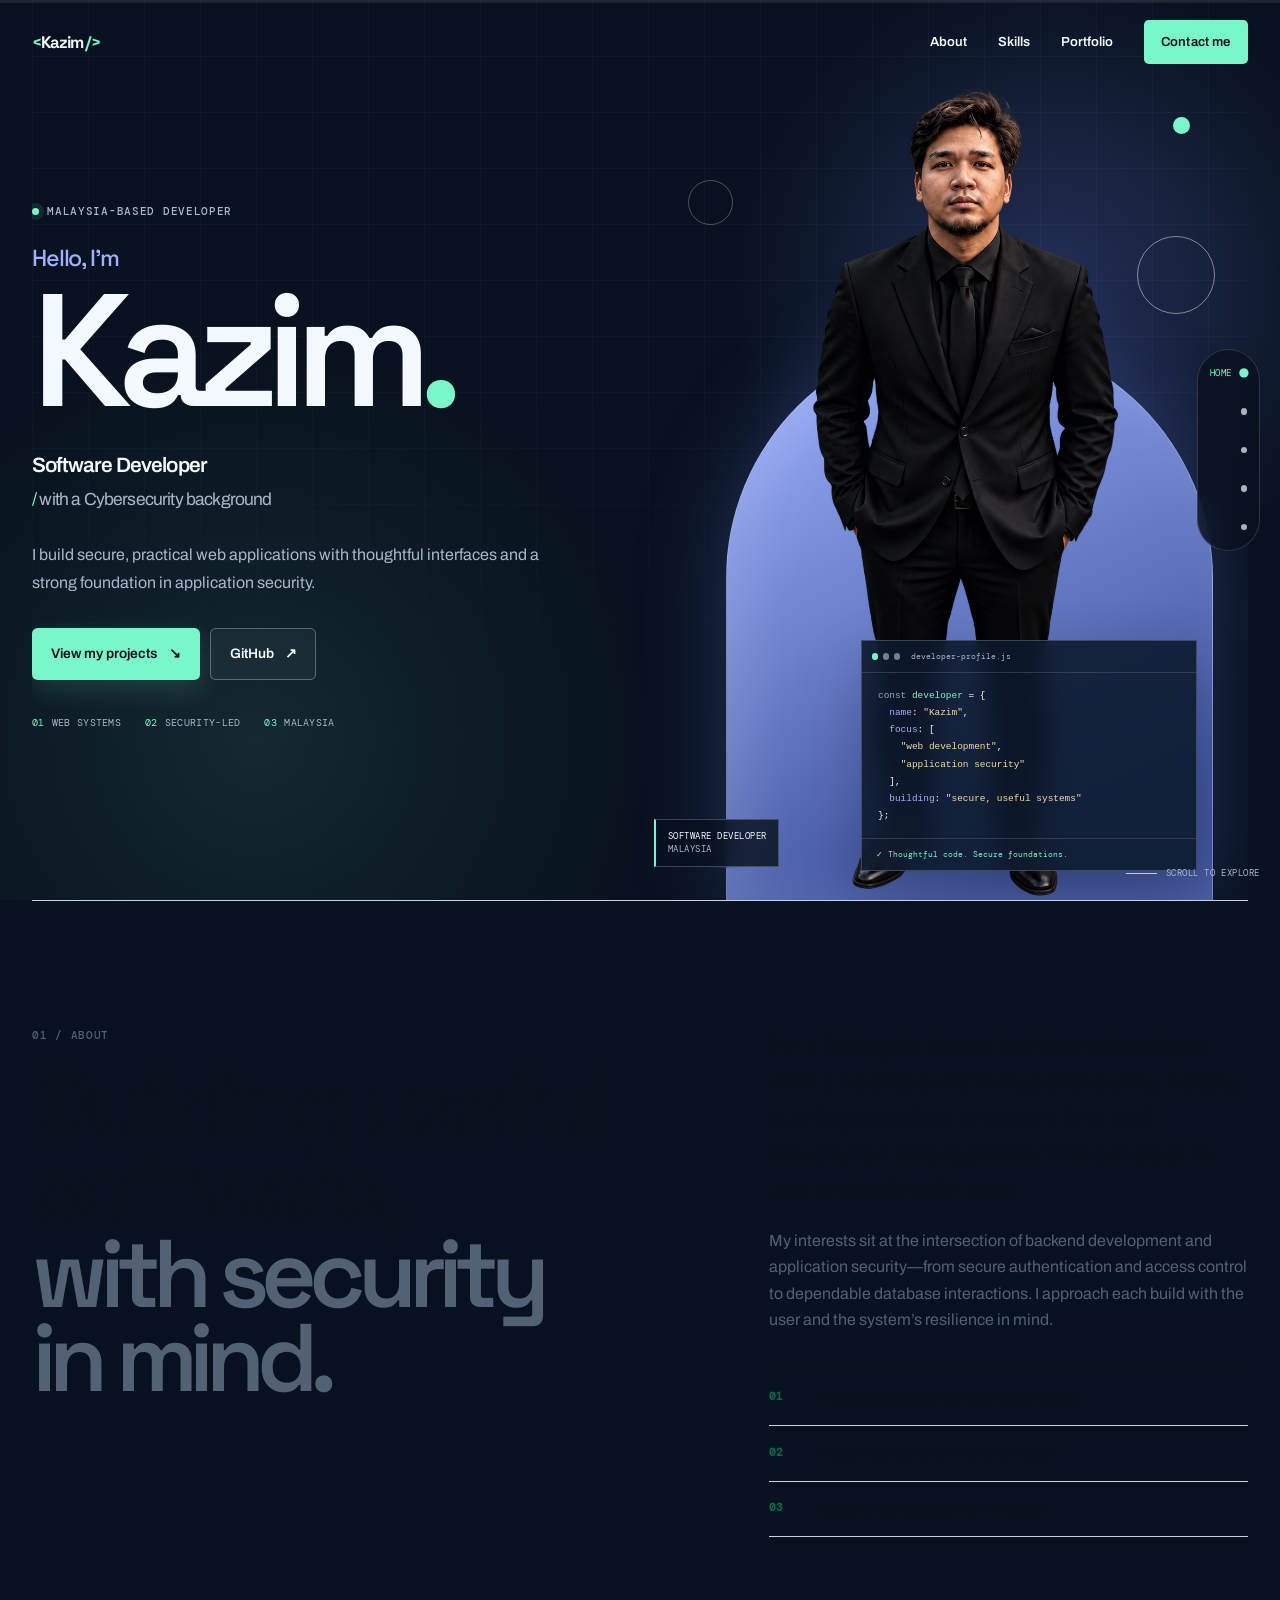
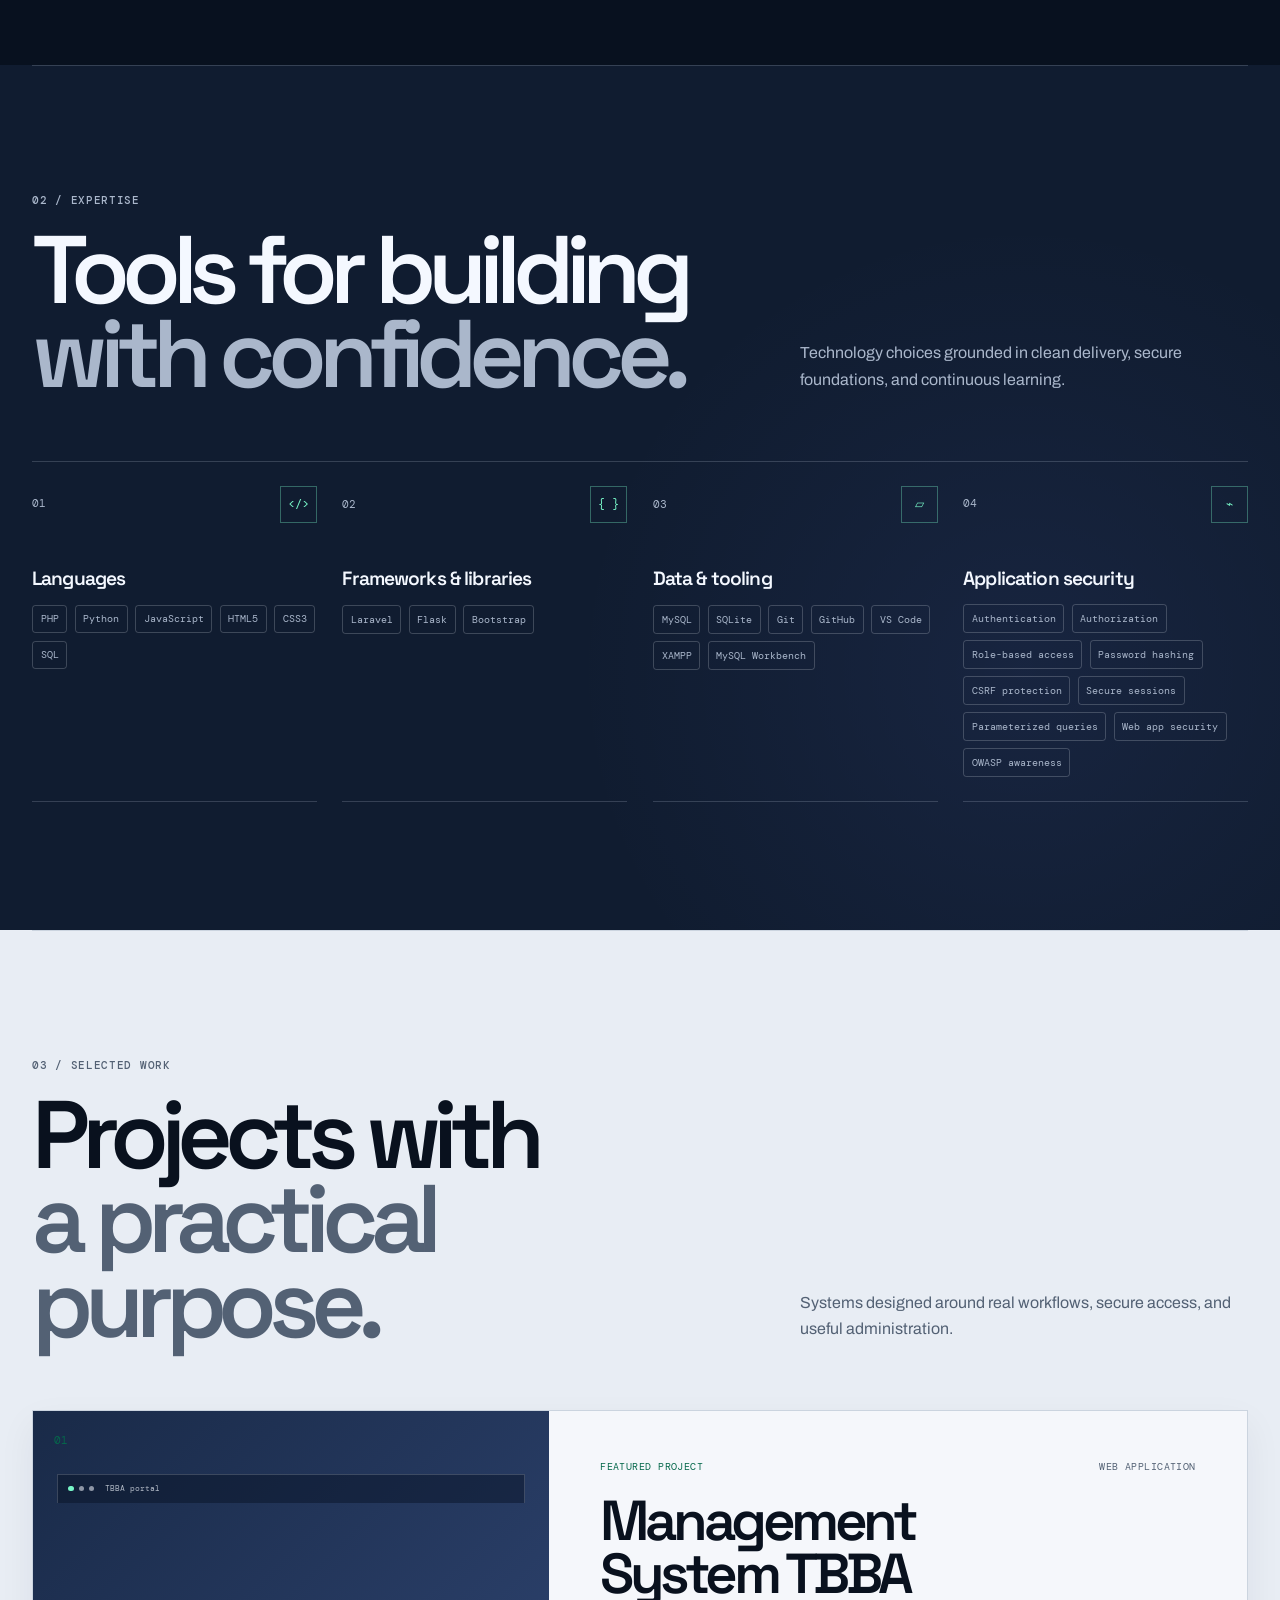
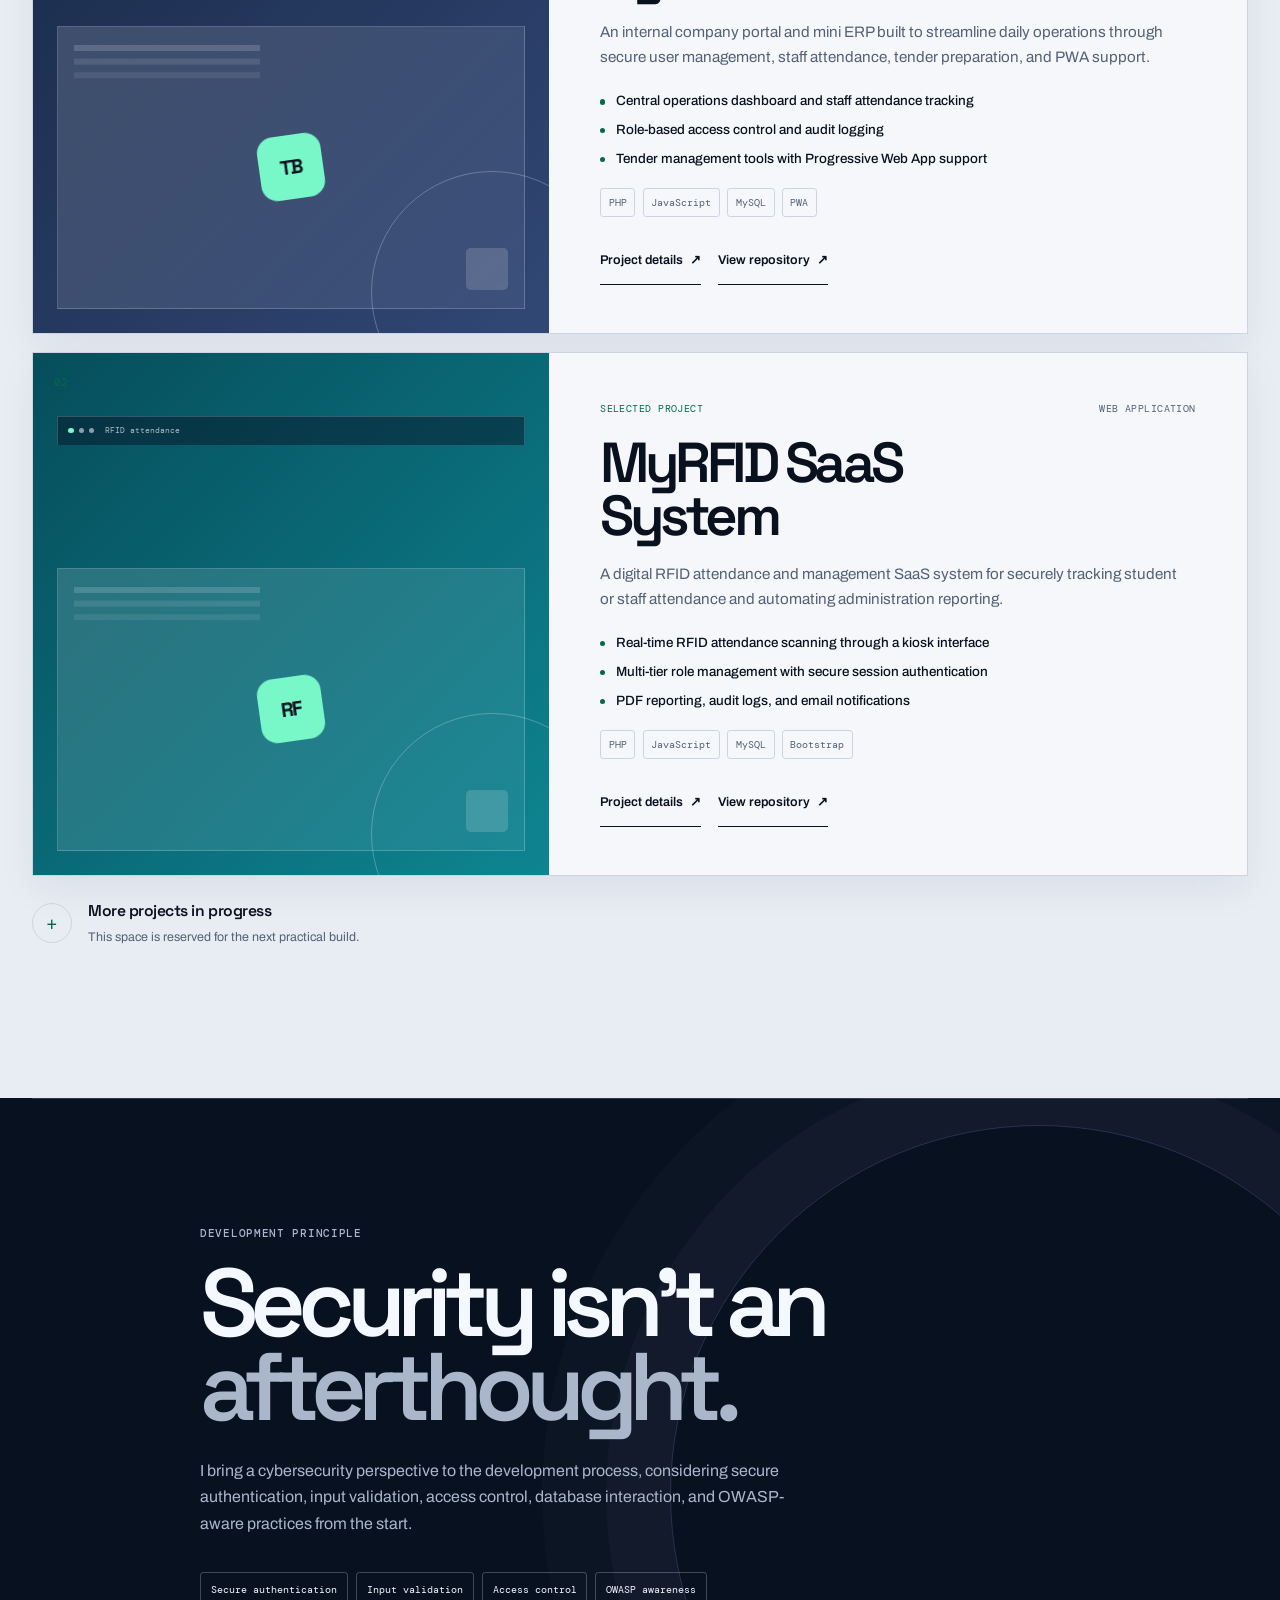
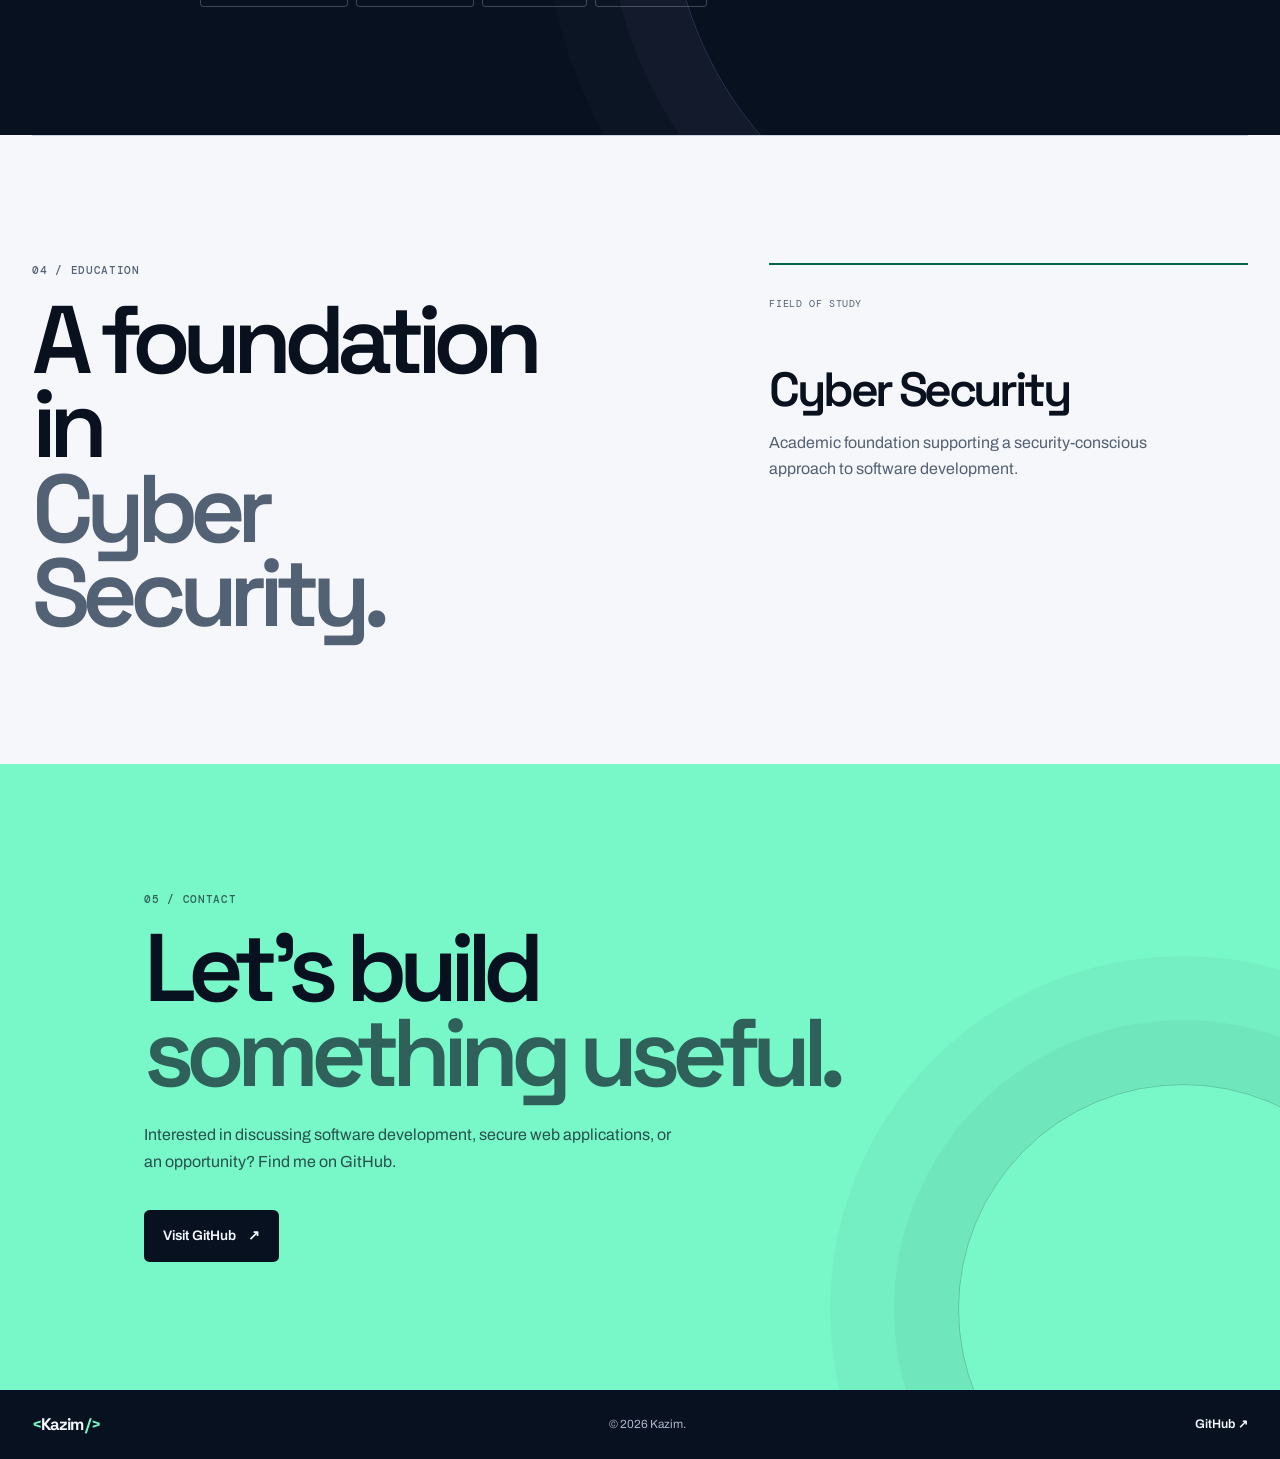
==== commit dff30aae: "feat: update portfolio" ====
--- a/index.html
+++ b/index.html
@@ -35,6 +35,7 @@
 
   <body>
     <a class="skip-link" href="#main-content">Skip to content</a>
+    <div class="scroll-progress" aria-hidden="true"><span></span></div>
 
     <header class="site-header" id="top">
       <div class="container nav-wrap">
@@ -60,6 +61,14 @@
         </nav>
       </div>
     </header>
+
+    <nav class="section-rail" aria-label="Page sections">
+      <a class="rail-link active" href="#home"><span>Home</span></a>
+      <a class="rail-link" href="#about"><span>About</span></a>
+      <a class="rail-link" href="#skills"><span>Skills</span></a>
+      <a class="rail-link" href="#projects"><span>Work</span></a>
+      <a class="rail-link" href="#contact"><span>Contact</span></a>
+    </nav>
 
     <main id="main-content">
       <section class="hero section" id="home" aria-labelledby="hero-title">
@@ -81,6 +90,11 @@
                 rel="noreferrer"
               >GitHub <span class="external-icon" aria-hidden="true">↗</span></a>
             </div>
+            <ul class="hero-metrics" aria-label="Kazim's focus areas">
+              <li><span>01</span>Web systems</li>
+              <li><span>02</span>Security-led</li>
+              <li><span>03</span>Malaysia</li>
+            </ul>
             <!-- Add a resume link here when assets/resume.pdf is available. -->
           </div>
 
--- a/css/style.css
+++ b/css/style.css
@@ -1,100 +1,124 @@
 :root {
-  --page: #efefed;
-  --surface: #ffffff;
-  --surface-soft: #e0e0de;
-  --ink: #0b0b0c;
-  --ink-muted: #5d5d60;
-  --line: #c8c8c5;
-  --navy: #080809;
-  --navy-soft: #18181a;
-  --on-navy: #f7f7f5;
-  --on-navy-muted: #ababaf;
-  --blue: #2658d9;
-  --blue-hover: #1c46b9;
+  --canvas: #08111f;
+  --canvas-raised: #101c30;
+  --surface: #f5f7fb;
+  --surface-soft: #e8edf4;
+  --ink: #09111e;
+  --ink-muted: #536174;
+  --line: #cbd4df;
+  --light: #f4f8ff;
+  --light-muted: #aab7cb;
+  --light-line: rgba(222, 232, 247, .18);
+  --accent: #78f7c8;
+  --accent-dark: #05684b;
+  --blue: #9db2ff;
+  --blue-strong: #758cff;
   --font-display: "Space Grotesk", Arial, sans-serif;
   --font-sans: "Archivo", Arial, sans-serif;
   --font-mono: "DM Mono", monospace;
   --container: 1220px;
   --header-height: 5.25rem;
-  --ease: cubic-bezier(.2, .65, .25, 1);
+  --ease: cubic-bezier(.16, 1, .3, 1);
 }
 
 * { box-sizing: border-box; }
 html { scroll-behavior: smooth; scroll-padding-top: calc(var(--header-height) + 1rem); }
-body { min-width: 320px; margin: 0; overflow-x: hidden; color: var(--ink); background: var(--page); font-family: var(--font-sans); font-size: 1rem; line-height: 1.65; -webkit-font-smoothing: antialiased; }
+body { min-width: 320px; margin: 0; overflow-x: hidden; color: var(--ink); background: var(--canvas); font-family: var(--font-sans); font-size: 1rem; line-height: 1.65; -webkit-font-smoothing: antialiased; }
 body.menu-open { overflow: hidden; }
 img { display: block; max-width: 100%; }
 a { color: inherit; text-decoration: none; }
 button { color: inherit; font: inherit; }
-::selection { color: var(--surface); background: var(--blue); }
-:focus-visible { outline: 3px solid var(--blue); outline-offset: 4px; }
+::selection { color: var(--canvas); background: var(--accent); }
+:focus-visible { outline: 3px solid var(--accent); outline-offset: 4px; }
 
 .container { width: min(calc(100% - 2rem), var(--container)); margin-inline: auto; }
-.section { position: relative; padding-block: clamp(4.5rem, 9vw, 8.5rem); }
+.section { position: relative; padding-block: clamp(5rem, 10vw, 9rem); }
 .section-border::before { position: absolute; top: 0; left: 1rem; width: calc(100% - 2rem); height: 1px; content: ""; background: var(--line); }
 .is-visually-hidden { display: none; }
 
-.skip-link { position: fixed; z-index: 100; top: .75rem; left: .75rem; padding: .7rem 1rem; color: var(--surface); background: var(--navy); transform: translateY(-180%); transition: transform .2s var(--ease); }
+.skip-link { position: fixed; z-index: 100; top: .75rem; left: .75rem; padding: .7rem 1rem; color: var(--canvas); background: var(--accent); transform: translateY(-180%); transition: transform .2s var(--ease); }
 .skip-link:focus { transform: translateY(0); }
+.scroll-progress { position: fixed; z-index: 80; inset: 0 0 auto; height: 3px; pointer-events: none; background: rgba(255,255,255,.08); }
+.scroll-progress span { display: block; width: 100%; height: 100%; background: var(--accent); transform: scaleX(0); transform-origin: left center; }
 
 /* Navigation */
-.site-header { position: absolute; z-index: 20; top: 0; right: 0; left: 0; padding-top: 1rem; }
+.site-header { position: absolute; z-index: 40; top: 0; right: 0; left: 0; padding-top: 1rem; }
 .nav-wrap { display: flex; align-items: center; justify-content: space-between; }
-.wordmark { position: relative; z-index: 1; color: var(--ink); font-family: var(--font-display); font-size: 1.05rem; font-weight: 700; letter-spacing: -.075em; line-height: 1; }
-.wordmark span { color: var(--blue); }
-.menu-toggle { display: grid; width: 2.75rem; height: 2.75rem; padding: .65rem; place-content: center; gap: .27rem; color: var(--surface); background: var(--navy); border: 0; border-radius: 50%; cursor: pointer; }
-.menu-toggle span { display: block; width: 1.25rem; height: 1.5px; background: currentColor; transition: transform .2s var(--ease), opacity .2s var(--ease); }
+.wordmark { position: relative; z-index: 1; color: var(--light); font-family: var(--font-display); font-size: 1.05rem; font-weight: 700; letter-spacing: -.075em; line-height: 1; }
+.wordmark span { color: var(--accent); }
+.menu-toggle { display: grid; width: 2.75rem; height: 2.75rem; padding: .65rem; place-content: center; gap: .27rem; color: var(--canvas); background: var(--accent); border: 0; border-radius: 50%; cursor: pointer; touch-action: manipulation; }
+.menu-toggle span { display: block; width: 1.25rem; height: 1.5px; background: currentColor; transition: transform .25s var(--ease), opacity .2s var(--ease); }
 .menu-toggle[aria-expanded="true"] span:first-child { transform: translateY(5.5px) rotate(45deg); }
 .menu-toggle[aria-expanded="true"] span:nth-child(2) { opacity: 0; }
 .menu-toggle[aria-expanded="true"] span:last-child { transform: translateY(-5.5px) rotate(-45deg); }
-.primary-nav { position: absolute; top: calc(100% + .75rem); right: 1rem; left: 1rem; display: grid; gap: .1rem; padding: .55rem; visibility: hidden; color: var(--on-navy); background: var(--navy); border: 1px solid rgba(255,255,255,.13); border-radius: .75rem; opacity: 0; transform: translateY(-.5rem); transition: opacity .18s var(--ease), transform .18s var(--ease), visibility .18s; }
+.primary-nav { position: absolute; top: calc(100% + .75rem); right: 1rem; left: 1rem; display: grid; gap: .1rem; padding: .55rem; visibility: hidden; color: var(--light); background: rgba(8,17,31,.96); border: 1px solid var(--light-line); border-radius: .75rem; box-shadow: 0 20px 50px rgba(0,0,0,.24); opacity: 0; transform: translateY(-.5rem); transition: opacity .2s var(--ease), transform .2s var(--ease), visibility .2s; }
 .primary-nav.is-open { visibility: visible; opacity: 1; transform: translateY(0); }
 .nav-link { position: relative; display: flex; align-items: center; min-height: 3rem; padding: 0 .7rem; font-size: .88rem; font-weight: 600; }
-.nav-link:not(.nav-contact)::after { position: absolute; right: .7rem; bottom: .56rem; left: .7rem; height: 1px; content: ""; background: currentColor; transform: scaleX(0); transform-origin: right; transition: transform .2s var(--ease); }
+.nav-link:not(.nav-contact)::after { position: absolute; right: .7rem; bottom: .56rem; left: .7rem; height: 1px; content: ""; background: var(--accent); transform: scaleX(0); transform-origin: right; transition: transform .25s var(--ease); }
 .nav-link:hover::after, .nav-link.active::after { transform: scaleX(1); transform-origin: left; }
-.nav-contact { justify-content: center; margin-top: .25rem; color: var(--surface); background: var(--blue); border-radius: .45rem; font-size: .78rem; letter-spacing: .01em; transition: background .2s var(--ease); }
-.nav-contact:hover { background: var(--blue-hover); }
+.nav-contact { justify-content: center; margin-top: .25rem; color: var(--canvas); background: var(--accent); border-radius: .35rem; font-size: .78rem; letter-spacing: .01em; transition: background .2s var(--ease), color .2s var(--ease), transform .2s var(--ease); }
+.nav-contact:hover { color: var(--light); background: var(--blue-strong); transform: translateY(-1px); }
 .site-header.is-scrolled { position: fixed; padding-top: .6rem; pointer-events: none; }
-.site-header.is-scrolled .nav-wrap { width: min(calc(100% - 2rem), 900px); padding: .45rem .55rem .45rem .9rem; background: rgba(255,255,255,.94); border: 1px solid var(--line); border-radius: .75rem; box-shadow: 0 10px 30px rgba(15,23,42,.09); backdrop-filter: blur(12px); pointer-events: auto; }
-.site-header.is-scrolled .wordmark { color: var(--ink); }
+.site-header.is-scrolled .nav-wrap { width: min(calc(100% - 2rem), 900px); padding: .45rem .55rem .45rem .9rem; background: rgba(245,247,251,.9); border: 1px solid rgba(203,212,223,.9); border-radius: .75rem; box-shadow: 0 12px 36px rgba(0,0,0,.18); backdrop-filter: blur(18px); pointer-events: auto; }
+.site-header.is-scrolled .wordmark, .site-header.is-scrolled .primary-nav { color: var(--ink); }
+.site-header.is-scrolled .nav-contact { color: var(--canvas); background: var(--accent); }
+.section-rail { display: none; }
 
 /* Hero */
-.hero { min-height: 100svh; padding: 0; color: var(--ink); background: var(--page); }
-.hero-grid { position: relative; display: grid; min-height: 100svh; overflow: hidden; background: #e2e2df; }
-.hero-copy { position: relative; z-index: 2; display: flex; flex-direction: column; justify-content: center; min-height: 38rem; padding: 8rem 1.25rem 4rem; }
-.eyebrow { display: flex; align-items: center; gap: .5rem; margin: 0 0 1.25rem; color: var(--ink-muted); font-family: var(--font-mono); font-size: .68rem; font-weight: 500; letter-spacing: .045em; line-height: 1.35; text-transform: uppercase; }
-.status-dot { display: inline-block; width: .45rem; height: .45rem; background: var(--blue); border-radius: 50%; }
+.hero { min-height: 100svh; padding: 0; color: var(--light); background: var(--canvas); }
+.hero::before { position: absolute; z-index: 0; inset: 0; content: ""; pointer-events: none; background: radial-gradient(circle at 82% 32%, rgba(117,140,255,.25), transparent 20rem), radial-gradient(circle at 20% 82%, rgba(120,247,200,.10), transparent 25rem); }
+.hero-grid { position: relative; display: grid; min-height: 100svh; overflow: hidden; }
+.hero-grid::before { position: absolute; inset: 0; content: ""; pointer-events: none; opacity: .52; background-image: linear-gradient(rgba(214,230,255,.06) 1px, transparent 1px), linear-gradient(90deg, rgba(214,230,255,.06) 1px, transparent 1px); background-size: 3.5rem 3.5rem; -webkit-mask-image: linear-gradient(to bottom, #000 35%, transparent 88%); mask-image: linear-gradient(to bottom, #000 35%, transparent 88%); }
+.hero-copy { position: relative; z-index: 2; display: flex; flex-direction: column; justify-content: center; min-height: 39rem; padding: 8rem 1.25rem 4rem; }
+.eyebrow { display: flex; align-items: center; gap: .5rem; margin: 0 0 1.25rem; color: var(--ink-muted); font-family: var(--font-mono); font-size: .68rem; font-weight: 500; letter-spacing: .065em; line-height: 1.35; text-transform: uppercase; }
+.hero .eyebrow { color: var(--light-muted); }
+.status-dot { display: inline-block; width: .45rem; height: .45rem; background: var(--accent); border-radius: 50%; box-shadow: 0 0 0 5px rgba(120,247,200,.1); }
 h1, h2, h3, p { margin-top: 0; }
-.hero-kicker { margin: 0 0 .35rem; font-family: var(--font-display); font-size: clamp(1.15rem, 3vw, 1.65rem); font-weight: 500; letter-spacing: -.05em; }
-.hero h1, .section-heading h2, .security-panel h2, .contact-wrap h2 { font-family: var(--font-display); font-weight: 600; letter-spacing: -.08em; line-height: .95; }
-.hero .eyebrow { color: var(--ink-muted); }
-.hero-kicker { color: var(--ink); }
-.hero h1 { margin: 0; color: var(--ink); font-size: clamp(4.2rem, 15vw, 7rem); }
-.accent { color: var(--blue); }
-.hero-role { margin: 1.35rem 0 0; color: var(--ink); font-size: clamp(1rem, 2.4vw, 1.25rem); font-weight: 600; letter-spacing: -.04em; }
-.hero-role span { display: block; margin-top: .25rem; color: var(--ink-muted); font-size: .84em; font-weight: 400; }
-.hero-role span::before { content: "/ "; color: var(--blue); }
-.hero-intro { max-width: 31rem; margin: 1.7rem 0 0; color: var(--ink-muted); font-size: 1rem; line-height: 1.72; }
+.hero-kicker { margin: 0 0 .25rem; color: var(--blue); font-family: var(--font-display); font-size: clamp(1.05rem, 2.8vw, 1.45rem); font-weight: 500; letter-spacing: -.05em; }
+.hero h1, .section-heading h2, .security-panel h2, .contact-wrap h2 { font-family: var(--font-display); font-weight: 600; letter-spacing: -.085em; line-height: .88; }
+.hero h1 { max-width: 8ch; margin: 0; color: var(--light); font-size: clamp(4.7rem, 15vw, 10rem); }
+.accent { color: var(--accent); }
+.hero-role { margin: 1.6rem 0 0; color: var(--light); font-size: clamp(1rem, 2.4vw, 1.3rem); font-weight: 600; letter-spacing: -.04em; }
+.hero-role span { display: block; margin-top: .25rem; color: var(--light-muted); font-size: .84em; font-weight: 400; }
+.hero-role span::before { content: "/ "; color: var(--accent); }
+.hero-intro { max-width: 34rem; margin: 1.65rem 0 0; color: var(--light-muted); font-size: 1rem; line-height: 1.72; }
 .button-row { display: flex; flex-direction: column; gap: .65rem; margin-top: 2rem; }
-.button { display: inline-flex; align-items: center; justify-content: center; gap: .7rem; min-height: 3.25rem; padding: 0 1.15rem; border: 1px solid transparent; border-radius: .35rem; font-size: .86rem; font-weight: 600; transition: color .2s var(--ease), background .2s var(--ease), border-color .2s var(--ease); }
-.button span { transition: transform .2s var(--ease); }
+.button { display: inline-flex; align-items: center; justify-content: center; gap: .7rem; min-height: 3.25rem; padding: 0 1.15rem; border: 1px solid transparent; border-radius: .35rem; cursor: pointer; font-size: .86rem; font-weight: 600; transition: color .25s var(--ease), background .25s var(--ease), border-color .25s var(--ease), transform .25s var(--ease); touch-action: manipulation; }
+.button span { transition: transform .25s var(--ease); }
+.button:hover { transform: translateY(-2px); }
 .button:hover span { transform: translate(2px, -2px); }
-.button-primary { color: var(--surface); background: var(--blue); }
-.button-primary:hover { background: var(--blue-hover); }
-.hero .button-secondary { color: var(--ink); border-color: var(--ink); background: transparent; }
-.hero .button-secondary:hover { color: var(--surface); border-color: var(--ink); background: var(--ink); }
-.hero-visual { position: relative; min-height: 29rem; overflow: hidden; }
-.hero-visual::before { position: absolute; right: 8%; bottom: 0; width: min(86%, 28rem); aspect-ratio: .86; content: ""; background: #c9d7fb; border-radius: 15rem 15rem 0 0; }
-.portrait-card { position: absolute; z-index: 1; inset: 1rem 0 0; margin: 0; }
+.button:active, .text-button:active, .nav-contact:active { transform: translateY(0) scale(.98); }
+.button-primary { color: var(--canvas); background: var(--accent); box-shadow: 0 9px 26px rgba(120,247,200,.16); }
+.button-primary:hover { color: var(--light); background: var(--blue-strong); }
+.hero .button-secondary { color: var(--light); border-color: rgba(244,248,255,.3); background: rgba(244,248,255,.04); }
+.hero .button-secondary:hover { color: var(--canvas); border-color: var(--light); background: var(--light); }
+.hero-metrics { display: flex; flex-wrap: wrap; gap: .55rem 1.1rem; margin: 2.2rem 0 0; padding: 0; color: var(--light-muted); list-style: none; font-family: var(--font-mono); font-size: .62rem; letter-spacing: .03em; text-transform: uppercase; }
+.hero-metrics li { display: flex; align-items: center; gap: .45rem; }
+.hero-metrics span { color: var(--accent); }
+.hero-visual { position: relative; min-height: 30rem; overflow: hidden; }
+.hero-visual::before { position: absolute; right: 7%; bottom: -1px; width: min(90%, 31rem); aspect-ratio: .86; content: ""; background: linear-gradient(155deg, var(--blue), #3d519b 85%); border: 1px solid rgba(244,248,255,.25); border-radius: 16rem 16rem 0 0; box-shadow: inset 22px 0 60px rgba(244,248,255,.14), 0 0 90px rgba(117,140,255,.25); }
+.portrait-card { position: absolute; z-index: 2; inset: 1rem 0 0; margin: 0; transform: translate3d(0, var(--portrait-shift, 0px), 0); will-change: transform; }
 .portrait-frame { position: relative; width: 100%; height: 100%; }
-.portrait-frame::after { display: none; }
-.portrait-image { width: 100%; height: 100%; object-fit: contain; object-position: center bottom; filter: none; }
-.portrait-caption { position: absolute; z-index: 2; bottom: 1rem; left: 1rem; display: flex; flex-direction: column; padding: .6rem .7rem; color: var(--on-navy); background: var(--navy); border-left: 2px solid var(--blue); font-family: var(--font-mono); font-size: .58rem; letter-spacing: .055em; line-height: 1.45; text-transform: uppercase; }
-.portrait-caption span:last-child { color: var(--on-navy-muted); }
-.hero-code-window, .orb, .scroll-cue { display: none; }
-
-/* Section heading and about */
-.section-heading h2, .security-panel h2, .contact-wrap h2 { margin: 0; font-size: clamp(2.65rem, 10vw, 5.7rem); }
+.portrait-frame::after { position: absolute; top: 19%; right: 8%; width: 4.75rem; height: 4.75rem; content: ""; border: 1px solid rgba(244,248,255,.48); border-radius: 50%; }
+.portrait-image { width: 100%; height: 100%; object-fit: contain; object-position: center bottom; filter: saturate(.95) contrast(1.04); }
+.portrait-caption { position: absolute; z-index: 3; bottom: 1.1rem; left: 1rem; display: flex; flex-direction: column; padding: .62rem .72rem; color: var(--light); background: rgba(8,17,31,.82); border: 1px solid rgba(244,248,255,.22); border-left: 2px solid var(--accent); backdrop-filter: blur(10px); font-family: var(--font-mono); font-size: .58rem; letter-spacing: .055em; line-height: 1.45; text-transform: uppercase; }
+.portrait-caption span:last-child { color: var(--light-muted); }
+.code-window { overflow: hidden; background: rgba(12,25,44,.88); border: 1px solid rgba(244,248,255,.2); box-shadow: 0 24px 58px rgba(0,0,0,.2); backdrop-filter: blur(12px); }
+.hero-code-window { display: none; }
+.window-bar { display: flex; align-items: center; gap: .3rem; min-height: 2rem; padding: 0 .65rem; border-bottom: 1px solid rgba(244,248,255,.14); }
+.window-bar span { width: .38rem; height: .38rem; background: var(--light-muted); border-radius: 50%; opacity: .65; }
+.window-bar span:first-child { background: var(--accent); opacity: 1; }
+.window-bar p { margin: 0 0 0 .35rem; color: var(--light-muted); font-family: var(--font-mono); font-size: .52rem; }
+.code-window pre { margin: 0; padding: .9rem 1rem; overflow: hidden; color: var(--light); font-family: var(--font-mono); font-size: .59rem; line-height: 1.7; }
+.code-window code { white-space: pre-wrap; }
+.code-muted { color: #93a4c4; }.code-name { color: var(--accent); }.code-key { color: var(--blue); }.code-string { color: #f4dba2; }
+.code-footer { padding: .55rem .9rem; color: var(--accent); border-top: 1px solid rgba(244,248,255,.14); font-family: var(--font-mono); font-size: .52rem; }
+.orb { position: absolute; z-index: 1; display: none; border: 1px solid rgba(244,248,255,.28); border-radius: 50%; pointer-events: none; }
+.scroll-cue { position: absolute; z-index: 5; right: 1.25rem; bottom: 1.2rem; display: inline-flex; align-items: center; gap: .55rem; color: var(--light-muted); font-family: var(--font-mono); font-size: .58rem; letter-spacing: .06em; text-transform: uppercase; }
+.scroll-cue span { width: 1.9rem; height: 1px; background: var(--accent); }
+
+/* Section headings and about */
+.section-heading h2, .security-panel h2, .contact-wrap h2 { margin: 0; font-size: clamp(2.7rem, 10vw, 6rem); }
 .text-muted { color: var(--ink-muted); }
 .section-heading-wide { margin-bottom: 3rem; }
 .section-heading-wide > p { max-width: 28rem; margin: 1.35rem 0 0; color: var(--ink-muted); }
@@ -103,102 +127,128 @@
 .about-content p { margin-bottom: 1.25rem; color: var(--ink-muted); }
 .about-content .body-large { color: var(--ink); font-family: var(--font-display); font-size: clamp(1.2rem, 3vw, 1.55rem); font-weight: 500; letter-spacing: -.045em; line-height: 1.45; }
 .principle-list { margin: 2.25rem 0 0; padding: 0; border-top: 1px solid var(--ink); list-style: none; }
-.principle-list li { display: grid; grid-template-columns: 2.3rem 1fr; gap: .75rem; padding: .9rem 0; border-bottom: 1px solid var(--line); font-size: .92rem; font-weight: 600; }
-.principle-list span { padding-top: .15rem; color: var(--blue); font-family: var(--font-mono); font-size: .66rem; }
-
-/* Skills: one simple taxonomy, not card tiles */
-#skills { color: var(--on-navy); background: var(--navy); }
-#skills.section-border::before { background: #333335; }
-#skills .eyebrow, #skills .text-muted, #skills .section-heading-wide > p { color: var(--on-navy-muted); }
-.skill-grid { display: grid; border-top: 1px solid #333335; }
-.skill-card { min-height: 14rem; padding: 1.5rem 0; border-bottom: 1px solid #333335; }
+.principle-list li { display: grid; grid-template-columns: 2.3rem 1fr; gap: .75rem; padding: .95rem 0; border-bottom: 1px solid var(--line); font-size: .92rem; font-weight: 600; transition: padding .25s var(--ease), color .25s var(--ease); }
+.principle-list li:hover { padding-left: .45rem; color: var(--accent-dark); }
+.principle-list span { padding-top: .15rem; color: var(--accent-dark); font-family: var(--font-mono); font-size: .66rem; }
+
+/* Skills */
+#skills { overflow: hidden; color: var(--light); background: var(--canvas-raised); }
+#skills::after { position: absolute; inset: 0; content: ""; pointer-events: none; opacity: .35; background: radial-gradient(circle at 80% 70%, rgba(117,140,255,.22), transparent 28rem); }
+#skills.section-border::before { z-index: 2; background: var(--light-line); }
+#skills .container { position: relative; z-index: 1; }
+#skills .eyebrow, #skills .text-muted, #skills .section-heading-wide > p { color: var(--light-muted); }
+.skill-grid { display: grid; border-top: 1px solid var(--light-line); }
+.skill-card { position: relative; min-height: 14rem; padding: 1.5rem 0; border-bottom: 1px solid var(--light-line); transition: background .3s var(--ease), transform .3s var(--ease); }
+.skill-card::after { position: absolute; right: 0; bottom: 0; left: 0; height: 2px; content: ""; background: var(--accent); transform: scaleX(0); transform-origin: left; transition: transform .35s var(--ease); }
+.skill-card:hover { background: rgba(244,248,255,.04); transform: translateY(-4px); }
+.skill-card:hover::after { transform: scaleX(1); }
 .skill-card-top { display: flex; align-items: center; justify-content: space-between; }
-.skill-number { color: var(--on-navy-muted); font-family: var(--font-mono); font-size: .67rem; }
-.skill-icon { display: grid; width: 2.3rem; height: 2.3rem; place-items: center; color: var(--on-navy); border: 1px solid #414144; font-family: var(--font-mono); font-size: .78rem; }
+.skill-number { color: var(--light-muted); font-family: var(--font-mono); font-size: .67rem; }
+.skill-icon { display: grid; width: 2.3rem; height: 2.3rem; place-items: center; color: var(--accent); border: 1px solid rgba(120,247,200,.35); font-family: var(--font-mono); font-size: .78rem; }
 .skill-card h3 { margin: 2.8rem 0 1rem; font-family: var(--font-display); font-size: 1.2rem; font-weight: 600; letter-spacing: -.045em; line-height: 1.1; }
 .tag-list, .project-tags { display: flex; flex-wrap: wrap; gap: .45rem; margin: 0; padding: 0; list-style: none; }
-.tag-list li, .project-tags span { display: inline-flex; align-items: center; min-height: 1.8rem; padding: .22rem .48rem; color: var(--ink-muted); border: 1px solid var(--line); border-radius: .25rem; font-family: var(--font-mono); font-size: .62rem; line-height: 1.15; }
-#skills .tag-list li { color: var(--on-navy-muted); border-color: #414144; }
-
-/* Projects: concise case-study rows */
+.tag-list li, .project-tags span { display: inline-flex; align-items: center; min-height: 1.8rem; padding: .22rem .48rem; color: var(--ink-muted); border: 1px solid var(--line); border-radius: .2rem; font-family: var(--font-mono); font-size: .62rem; line-height: 1.15; }
+#skills .tag-list li { color: var(--light-muted); border-color: rgba(244,248,255,.2); }
+
+/* Projects */
 .projects-section { background: var(--surface-soft); }
-.project-list { display: grid; }
-.project-card { position: relative; background: var(--surface); border-top: 1px solid var(--line); }
-.project-card:last-child { border-bottom: 1px solid var(--line); }
-.project-card::before { position: absolute; top: 1.75rem; left: 0; color: var(--blue); font-family: var(--font-mono); font-size: .68rem; content: "01"; }
+.project-list { display: grid; gap: 1.15rem; }
+.project-card { position: relative; overflow: hidden; background: var(--surface); border: 1px solid var(--line); box-shadow: 0 14px 35px rgba(12,28,53,.06); transition: box-shadow .35s var(--ease), transform .35s var(--ease); }
+.project-card:hover { box-shadow: 0 24px 54px rgba(12,28,53,.14); transform: translateY(-5px); }
+.project-card::before { position: absolute; z-index: 2; top: 1.3rem; left: 1.3rem; color: var(--accent-dark); font-family: var(--font-mono); font-size: .68rem; content: "01"; }
 .project-card:nth-child(2)::before { content: "02"; }
-.project-preview { display: none; }
-.project-content { display: grid; gap: 1.2rem; padding: 1.65rem 0 2rem 2.6rem; }
+.project-preview { position: relative; display: grid; min-height: 16.5rem; padding: 2.7rem 1.1rem 1.1rem; overflow: hidden; background: linear-gradient(135deg, #192a48, #314775); }
+.project-preview::after { position: absolute; right: -4rem; bottom: -5rem; width: 15rem; height: 15rem; content: ""; border: 1px solid rgba(244,248,255,.26); border-radius: 50%; }
+.project-preview-alt { background: linear-gradient(135deg, #064d5b, #0e8591); }
+.preview-chrome { position: relative; z-index: 1; display: flex; align-items: center; gap: .3rem; height: 1.8rem; padding: 0 .65rem; color: rgba(244,248,255,.7); background: rgba(7,18,36,.48); border: 1px solid rgba(244,248,255,.18); border-bottom: 0; font-family: var(--font-mono); font-size: .5rem; }
+.preview-chrome span { width: .34rem; height: .34rem; background: rgba(244,248,255,.55); border-radius: 50%; }
+.preview-chrome span:first-child { background: var(--accent); }
+.preview-chrome small { margin-left: .35rem; font: inherit; }
+.preview-placeholder { position: relative; z-index: 1; display: grid; flex: 1; min-height: 10rem; place-items: center; padding: 1rem; color: var(--light); background: linear-gradient(135deg, rgba(244,248,255,.15), rgba(244,248,255,.06)); border: 1px solid rgba(244,248,255,.18); text-align: center; }
+.preview-placeholder::before, .preview-placeholder::after { position: absolute; content: ""; background: rgba(244,248,255,.16); }
+.preview-placeholder::before { top: 1.15rem; left: 1rem; width: 40%; height: .38rem; box-shadow: 0 .85rem 0 rgba(244,248,255,.1), 0 1.7rem 0 rgba(244,248,255,.08); }
+.preview-placeholder::after { right: 1rem; bottom: 1.15rem; width: 2.6rem; height: 2.6rem; border-radius: .3rem; }
+.preview-mark { display: grid; width: 4rem; height: 4rem; place-items: center; color: var(--canvas); background: var(--accent); border-radius: 1rem; font-family: var(--font-display); font-size: 1.25rem; font-weight: 700; letter-spacing: -.08em; transform: rotate(-8deg); }
+.preview-placeholder p, .preview-placeholder small { display: none; }
+.project-content { display: grid; gap: 1.2rem; padding: 1.7rem 1.25rem 2rem; }
 .project-meta { display: flex; justify-content: space-between; gap: 1rem; color: var(--ink-muted); font-family: var(--font-mono); font-size: .62rem; letter-spacing: .045em; text-transform: uppercase; }
-.project-meta span:first-child { color: var(--blue); }
+.project-meta span:first-child { color: var(--accent-dark); }
 .project-content h3 { margin: .6rem 0 0; font-family: var(--font-display); font-size: clamp(2rem, 8vw, 3.3rem); font-weight: 600; letter-spacing: -.08em; line-height: .94; }
 .project-content > p { max-width: 37rem; margin: 0; color: var(--ink-muted); font-size: .95rem; }
 .project-features { display: grid; gap: .55rem; margin: .1rem 0 0; padding: 0; list-style: none; }
 .project-features li { position: relative; max-width: 38rem; padding-left: 1rem; font-size: .84rem; font-weight: 500; line-height: 1.5; }
-.project-features li::before { position: absolute; top: .53rem; left: 0; width: .32rem; height: .32rem; content: ""; background: var(--blue); border-radius: 50%; }
+.project-features li::before { position: absolute; top: .53rem; left: 0; width: .32rem; height: .32rem; content: ""; background: var(--accent-dark); border-radius: 50%; }
 .project-actions { display: flex; flex-wrap: wrap; gap: 1.1rem; margin-top: .3rem; }
-.text-button { display: inline-flex; align-items: center; gap: .4rem; padding: 0 0 .28rem; background: transparent; border: 0; border-bottom: 1px solid var(--ink); cursor: pointer; font-size: .79rem; font-weight: 600; transition: color .2s var(--ease), border-color .2s var(--ease); }
-.text-button:hover { color: var(--blue); border-color: var(--blue); }
+.text-button { display: inline-flex; align-items: center; gap: .4rem; min-height: 2.75rem; padding: 0 0 .28rem; background: transparent; border: 0; border-bottom: 1px solid var(--ink); cursor: pointer; font-size: .79rem; font-weight: 600; transition: color .2s var(--ease), border-color .2s var(--ease), transform .2s var(--ease); touch-action: manipulation; }
+.text-button:hover { color: var(--accent-dark); border-color: var(--accent-dark); }
 .text-button span { transition: transform .2s var(--ease); }
 .text-button:hover span { transform: translate(2px,-2px); }
-.coming-soon { display: flex; align-items: center; gap: 1rem; padding: 1.45rem 0; color: var(--ink-muted); border-bottom: 1px solid var(--line); }
-.coming-soon-mark { display: grid; flex: 0 0 auto; width: 2.2rem; height: 2.2rem; place-items: center; color: var(--blue); border: 1px solid var(--line); border-radius: 50%; font-size: 1.15rem; }
+.coming-soon { display: flex; align-items: center; gap: 1rem; padding: 1.45rem 0; color: var(--ink-muted); }
+.coming-soon-mark { display: grid; flex: 0 0 auto; width: 2.5rem; height: 2.5rem; place-items: center; color: var(--accent-dark); border: 1px solid var(--line); border-radius: 50%; font-size: 1.15rem; }
 .coming-soon h3 { margin: 0 0 .1rem; color: var(--ink); font-family: var(--font-display); font-size: .98rem; font-weight: 600; letter-spacing: -.03em; }
 .coming-soon p { margin: 0; font-size: .78rem; }
 
 /* Security, education, contact */
-.security-section { color: var(--on-navy); background: var(--navy); }
-.security-section.section-border::before { background: rgba(255,255,255,.16); }
-.security-panel { max-width: 55rem; }
-.security-panel .eyebrow { color: var(--on-navy-muted); }
-.security-panel .text-muted { color: var(--on-navy-muted); }
-.security-panel > p:not(.eyebrow) { max-width: 39rem; margin: 1.75rem 0 0; color: var(--on-navy-muted); }
+.security-section { overflow: hidden; color: var(--light); background: var(--canvas); }
+.security-section::after { position: absolute; right: -10%; bottom: -8rem; width: min(70vw, 46rem); aspect-ratio: 1; content: ""; border: 1px solid rgba(157,178,255,.21); border-radius: 50%; box-shadow: 0 0 0 4rem rgba(157,178,255,.035), 0 0 0 8rem rgba(157,178,255,.025); }
+.security-section.section-border::before { z-index: 2; background: var(--light-line); }
+.security-panel { position: relative; z-index: 1; max-width: 55rem; }
+.security-panel .eyebrow { color: var(--light-muted); }
+.security-panel .text-muted { color: var(--light-muted); }
+.security-panel > p:not(.eyebrow) { max-width: 39rem; margin: 1.75rem 0 0; color: var(--light-muted); }
 .security-notes { display: flex; flex-wrap: wrap; gap: .5rem; margin-top: 2.2rem; }
-.security-notes span { padding: .52rem .62rem; color: var(--on-navy); border: 1px solid rgba(255,255,255,.23); border-radius: .25rem; font-family: var(--font-mono); font-size: .61rem; }
+.security-notes span { padding: .52rem .62rem; color: var(--light); border: 1px solid rgba(244,248,255,.24); border-radius: .2rem; font-family: var(--font-mono); font-size: .61rem; }
 .education-section { background: var(--surface); }
-.education-card { padding: 1.5rem 0 0; border-top: 2px solid var(--blue); }
+.education-card { padding: 1.5rem 0 0; border-top: 2px solid var(--accent-dark); }
 .education-label { color: var(--ink-muted); font-family: var(--font-mono); font-size: .65rem; letter-spacing: .06em; text-transform: uppercase; }
 .education-card h3 { margin: 3.25rem 0 1rem; font-family: var(--font-display); font-size: clamp(2rem, 7vw, 3rem); font-weight: 600; letter-spacing: -.075em; line-height: .96; }
 .education-card p { max-width: 27rem; margin: 0; color: var(--ink-muted); }
-.contact-section { color: var(--on-navy); background: var(--blue); }
-.contact-wrap { max-width: 62rem; }
-.contact-wrap .eyebrow { color: rgba(255,255,255,.75); }
-.contact-wrap .text-muted { color: rgba(255,255,255,.7); }
-.contact-wrap > p:not(.eyebrow) { max-width: 34rem; margin: 1.7rem 0 2.2rem; color: rgba(255,255,255,.86); }
-.contact-wrap .button-primary { color: var(--ink); background: var(--surface); }
-.contact-wrap .button-primary:hover { color: var(--surface); background: var(--navy); }
-.site-footer { padding-block: 1.5rem; color: var(--on-navy-muted); background: var(--navy); }
+.contact-section { overflow: hidden; color: var(--canvas); background: var(--accent); }
+.contact-section::after { position: absolute; right: -8rem; bottom: -9rem; width: 28rem; height: 28rem; content: ""; border: 1px solid rgba(8,17,31,.22); border-radius: 50%; box-shadow: 0 0 0 4rem rgba(8,17,31,.04), 0 0 0 8rem rgba(8,17,31,.03); }
+.contact-wrap { position: relative; z-index: 1; max-width: 62rem; }
+.contact-wrap .eyebrow, .contact-wrap .text-muted { color: rgba(8,17,31,.65); }
+.contact-wrap > p:not(.eyebrow) { max-width: 34rem; margin: 1.7rem 0 2.2rem; color: rgba(8,17,31,.72); }
+.contact-wrap .button-primary { color: var(--light); background: var(--canvas); box-shadow: none; }
+.contact-wrap .button-primary:hover { color: var(--canvas); background: var(--surface); }
+.site-footer { padding-block: 1.5rem; color: var(--light-muted); background: var(--canvas); }
 .footer-wrap { display: flex; flex-direction: column; align-items: flex-start; gap: .8rem; }
-.site-footer .wordmark { color: var(--on-navy); }
+.site-footer .wordmark { color: var(--light); }
 .site-footer p { margin: 0; font-size: .74rem; }
-.footer-wrap > a:last-child { color: var(--on-navy); font-size: .78rem; font-weight: 600; }
+.footer-wrap > a:last-child { color: var(--light); font-size: .78rem; font-weight: 600; }
 
 /* Modal */
-.project-dialog { width: min(calc(100% - 2rem), 44rem); max-height: calc(100svh - 2rem); padding: clamp(1.5rem, 5vw, 3rem); overflow: auto; color: var(--on-navy); background: var(--navy); border: 1px solid rgba(255,255,255,.18); border-radius: .75rem; box-shadow: 0 24px 64px rgba(15,23,42,.42); }
-.project-dialog::backdrop { background: rgba(15,23,42,.7); backdrop-filter: blur(4px); }
-.dialog-header { display: flex; align-items: center; justify-content: space-between; gap: 1rem; padding-bottom: 1rem; border-bottom: 1px solid rgba(255,255,255,.2); }
-.dialog-header .eyebrow { margin: 0; color: var(--on-navy-muted); }
-.dialog-close { display: grid; width: 2.75rem; height: 2.75rem; place-items: center; color: var(--on-navy); background: transparent; border: 1px solid rgba(255,255,255,.26); border-radius: 50%; cursor: pointer; font-size: 1.5rem; line-height: 1; transition: background .2s var(--ease), border-color .2s var(--ease); }
-.dialog-close:hover { background: var(--blue); border-color: var(--blue); }
+.project-dialog { width: min(calc(100% - 2rem), 44rem); max-height: calc(100svh - 2rem); padding: clamp(1.5rem, 5vw, 3rem); overflow: auto; color: var(--light); background: var(--canvas-raised); border: 1px solid rgba(244,248,255,.2); border-radius: .6rem; box-shadow: 0 24px 64px rgba(0,0,0,.45); }
+.project-dialog::backdrop { background: rgba(3,8,17,.76); backdrop-filter: blur(7px); }
+.dialog-header { display: flex; align-items: center; justify-content: space-between; gap: 1rem; padding-bottom: 1rem; border-bottom: 1px solid var(--light-line); }
+.dialog-header .eyebrow { margin: 0; color: var(--light-muted); }
+.dialog-close { display: grid; width: 2.75rem; height: 2.75rem; place-items: center; color: var(--light); background: transparent; border: 1px solid rgba(244,248,255,.26); border-radius: 50%; cursor: pointer; font-size: 1.5rem; line-height: 1; transition: background .2s var(--ease), border-color .2s var(--ease), color .2s var(--ease); }
+.dialog-close:hover { color: var(--canvas); background: var(--accent); border-color: var(--accent); }
 .project-dialog h2 { margin: 2.2rem 0 1rem; font-family: var(--font-display); font-size: clamp(2rem, 8vw, 3.5rem); font-weight: 600; letter-spacing: -.08em; line-height: .95; }
-.project-dialog > p { color: var(--on-navy-muted); }
-.dialog-grid { display: grid; gap: 1.5rem; margin: 2rem 0; padding-top: 1.4rem; border-top: 1px solid rgba(255,255,255,.2); }
+.project-dialog > p { color: var(--light-muted); }
+.dialog-grid { display: grid; gap: 1.5rem; margin: 2rem 0; padding-top: 1.4rem; border-top: 1px solid var(--light-line); }
 .dialog-grid h3 { margin-bottom: .75rem; font-family: var(--font-display); font-size: 1rem; font-weight: 500; }
-.dialog-grid ul { display: grid; gap: .55rem; margin: 0; padding: 0; color: var(--on-navy-muted); list-style: none; }
+.dialog-grid ul { display: grid; gap: .55rem; margin: 0; padding: 0; color: var(--light-muted); list-style: none; }
 .dialog-grid li { position: relative; padding-left: 1rem; font-size: .8rem; line-height: 1.45; }
-.dialog-grid li::before { position: absolute; top: .5rem; left: 0; width: .32rem; height: .32rem; content: ""; background: #7dd3fc; border-radius: 50%; }
-.project-dialog .project-tags span { color: var(--on-navy-muted); border-color: rgba(255,255,255,.2); }
-
-/* Motion */
-.reveal { opacity: 0; transform: translateY(10px); transition: opacity .3s var(--ease), transform .3s var(--ease); }
-.reveal.is-visible { opacity: 1; transform: translateY(0); }
-@media (prefers-reduced-motion: reduce) { html { scroll-behavior: auto; } *, *::before, *::after { transition-duration: .01ms !important; animation-duration: .01ms !important; animation-iteration-count: 1 !important; } .reveal { opacity: 1; transform: none; } }
+.dialog-grid li::before { position: absolute; top: .5rem; left: 0; width: .32rem; height: .32rem; content: ""; background: var(--accent); border-radius: 50%; }
+.project-dialog .project-tags span { color: var(--light-muted); border-color: rgba(244,248,255,.2); }
+
+/* Scroll motion. Content remains fully readable when JavaScript is unavailable. */
+.js .reveal { opacity: 0; transform: translate3d(0, 28px, 0); transition: opacity .7s var(--ease), transform .7s var(--ease); transition-delay: var(--reveal-delay, 0ms); }
+.js .reveal.is-visible { opacity: 1; transform: translate3d(0, 0, 0); }
+
+@media (prefers-reduced-motion: reduce) {
+  html { scroll-behavior: auto; }
+  *, *::before, *::after { scroll-behavior: auto !important; transition-duration: .01ms !important; animation-duration: .01ms !important; animation-iteration-count: 1 !important; }
+  .js .reveal { opacity: 1; transform: none; }
+  .portrait-card, .hero-code-window, .orb { transform: none !important; }
+}
 
 @media (min-width: 620px) {
   .container { width: min(calc(100% - 3rem), var(--container)); }
   .section-border::before { left: 1.5rem; width: calc(100% - 3rem); }
   .button-row { flex-direction: row; }
   .hero-copy { padding-right: 2.5rem; padding-left: 2.5rem; }
+  .hero-metrics { gap: .75rem 1.5rem; }
   .dialog-grid { grid-template-columns: 1fr 1fr; gap: 2rem; }
   .footer-wrap { flex-direction: row; align-items: center; justify-content: space-between; }
 }
@@ -208,36 +258,45 @@
   .section-border::before { left: 2rem; width: calc(100% - 4rem); }
   .site-header { padding-top: 1.25rem; }
   .menu-toggle { display: none; }
-  .primary-nav { position: static; display: flex; align-items: center; gap: clamp(1.25rem, 2.4vw, 2.6rem); padding: 0; visibility: visible; color: var(--ink); background: transparent; border: 0; opacity: 1; transform: none; }
-  .nav-link { min-height: 2.45rem; padding: 0; font-size: .82rem; }
+  .primary-nav { position: static; display: flex; align-items: center; gap: clamp(1.25rem, 2.4vw, 2.6rem); padding: 0; visibility: visible; color: var(--light); background: transparent; border: 0; box-shadow: none; opacity: 1; transform: none; }
+  .nav-link { min-height: 2.75rem; padding: 0; font-size: .82rem; }
   .nav-link:not(.nav-contact)::after { right: 0; bottom: .15rem; left: 0; }
-  .nav-contact { min-height: 2.55rem; margin: 0; padding: 0 1.1rem; color: var(--surface); background: var(--navy); border-radius: .35rem; }
-  .nav-contact:hover { color: var(--surface); background: var(--blue); }
+  .nav-contact { min-height: 2.75rem; margin: 0; padding: 0 1.1rem; border-radius: .3rem; }
   .site-header.is-scrolled .primary-nav { color: var(--ink); }
-  .site-header.is-scrolled .nav-contact { color: var(--surface); background: var(--blue); }
   .hero-grid { grid-template-columns: minmax(0, 1.05fr) minmax(24rem, .95fr); min-height: 100svh; }
-  .hero-copy { min-height: 0; padding: 7.5rem clamp(2.5rem, 7vw, 7rem) 4.5rem 0; }
+  .hero-copy { min-height: 0; padding: 7.75rem clamp(2.5rem, 7vw, 7rem) 5.5rem 0; }
   .hero-visual { z-index: 0; min-height: 100%; margin: 0; overflow: visible; }
   .hero-visual::before { right: 6%; width: min(84%, 31rem); }
   .portrait-card { inset: 5rem -1rem 0 -1rem; }
-  .portrait-image { object-position: 50% bottom; transform: none; }
   .portrait-caption { bottom: 2rem; left: 0; }
+  .hero-code-window { position: absolute; z-index: 4; right: clamp(1rem, 4vw, 4rem); bottom: 1.8rem; display: block; width: min(86%, 21rem); transform: translate3d(0, var(--code-shift, 0px), 0); will-change: transform; }
+  .orb { display: block; }
+  .orb-one { top: 20%; left: 3%; width: 2.8rem; height: 2.8rem; transform: translate3d(0, var(--orb-shift, 0px), 0); }
+  .orb-two { top: 13%; right: 10%; width: 1.05rem; height: 1.05rem; background: var(--accent); border: 0; transform: translate3d(0, var(--orb-shift, 0px), 0); }
   .section-heading-wide { display: flex; align-items: flex-end; justify-content: space-between; gap: 3rem; margin-bottom: 4rem; }
   .section-heading-wide > p { margin: 0 0 .25rem; }
   .about-grid, .education-grid { grid-template-columns: minmax(0, 1fr) minmax(20rem, .82fr); gap: clamp(4rem, 12vw, 10rem); }
   .skill-grid { grid-template-columns: 1fr 1fr; column-gap: 3rem; }
   .skill-card { min-height: 16rem; }
-  .project-content { grid-template-columns: minmax(16rem, .8fr) minmax(21rem, 1.2fr); column-gap: clamp(2rem, 6vw, 6rem); padding: 2.5rem 0 2.7rem 4rem; }
-  .project-meta { grid-column: 1 / -1; }
-  .project-content h3 { grid-column: 1; grid-row: 2 / span 3; margin: 0; font-size: clamp(2.35rem, 4.4vw, 4rem); }
-  .project-content > p, .project-features { grid-column: 2; }
-  .project-tags { grid-column: 1; align-self: end; }
-  .project-actions { grid-column: 2; }
+  .project-card { display: grid; grid-template-columns: minmax(17rem, .85fr) minmax(0, 1.15fr); }
+  .project-preview { min-height: 100%; padding: 3.9rem 1.5rem 1.5rem; }
+  .project-content { padding: 2.5rem 2.25rem 2.7rem; }
+  .project-content h3 { margin: 0; font-size: clamp(2.35rem, 4.4vw, 4rem); }
 }
 
 @media (min-width: 1100px) {
   .section-border::before { left: max(2rem, calc((100% - var(--container)) / 2)); width: min(calc(100% - 4rem), var(--container)); }
   .hero-copy { padding-right: clamp(3rem, 8vw, 8rem); padding-left: 0; }
+  .section-rail { position: fixed; z-index: 30; top: 50%; right: 1.25rem; display: grid; gap: .1rem; padding: .3rem; background: rgba(8,17,31,.78); border: 1px solid rgba(244,248,255,.16); border-radius: 2rem; backdrop-filter: blur(12px); transform: translateY(-50%); }
+  .rail-link { display: flex; align-items: center; justify-content: flex-end; gap: .55rem; min-height: 2.3rem; padding: 0 .45rem; color: rgba(244,248,255,.7); font-family: var(--font-mono); font-size: .55rem; letter-spacing: .06em; text-transform: uppercase; }
+  .rail-link::after { width: .4rem; height: .4rem; content: ""; background: currentColor; border-radius: 50%; transition: transform .25s var(--ease), color .25s var(--ease); }
+  .rail-link span { max-width: 0; overflow: hidden; opacity: 0; transition: max-width .25s var(--ease), opacity .2s var(--ease); }
+  .rail-link:hover span, .rail-link:focus-visible span, .rail-link.active span { max-width: 5rem; opacity: 1; }
+  .rail-link.active { color: var(--accent); }
+  .rail-link.active::after { transform: scale(1.55); }
   .skill-grid { grid-template-columns: repeat(4, 1fr); column-gap: 1.6rem; }
   .skill-card { min-height: 18.5rem; }
-}
+  .project-content { padding: 3rem clamp(2.25rem, 4vw, 4rem); }
+}
+
+@media (min-width: 1440px) { .section-rail { right: 2.2rem; } }
